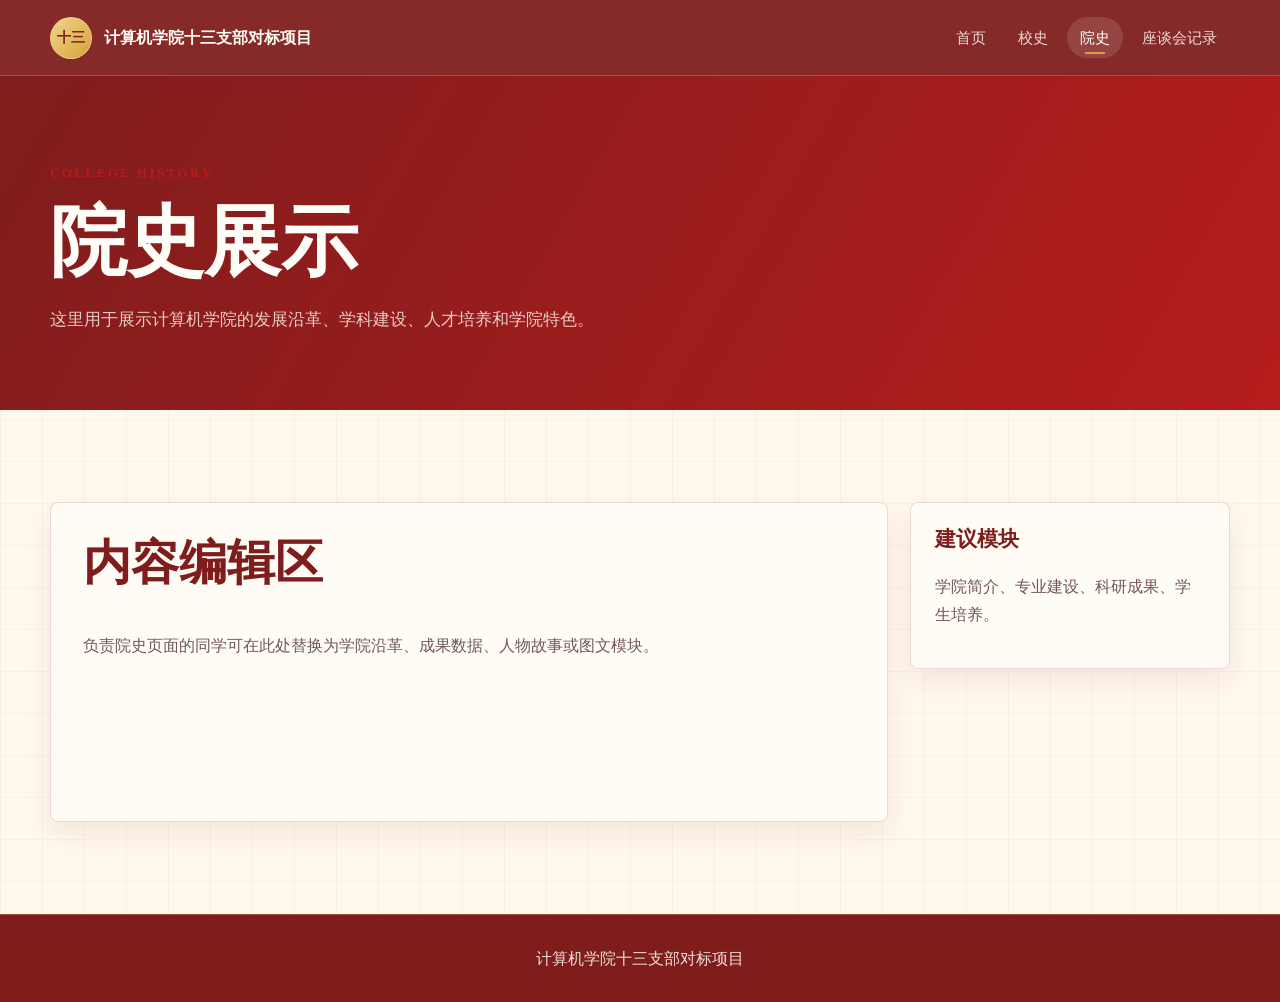
==== pages/college-history.html @ f55594b1 "feat: 初始入口网页，以及三个页面框架，共同使用资源等，以及开发标准规范" ====
<!DOCTYPE html>
<html lang="zh-CN">
<head>
  <meta charset="UTF-8">
  <meta name="viewport" content="width=device-width, initial-scale=1.0">
  <title>院史展示 - 计算机学院十三支部对标项目</title>
  <link rel="stylesheet" href="../assets/css/base.css">
  <link rel="stylesheet" href="../assets/css/components.css">
  <link rel="stylesheet" href="../assets/css/pages.css">
</head>
<body>
  <header class="site-header" data-site-header>
    <a class="brand" href="../index.html" aria-label="返回首页">
      <span class="brand-mark">十三</span>
      <span class="brand-text">计算机学院十三支部对标项目</span>
    </a>
    <nav class="site-nav" aria-label="主导航">
      <a href="../index.html">首页</a>
      <a href="school-history.html">校史</a>
      <a href="college-history.html">院史</a>
      <a href="symposium.html">座谈会记录</a>
    </nav>
  </header>

  <main class="subpage-main">
    <section class="subpage-hero">
      <div class="container">
        <p class="section-kicker">College History</p>
        <h1>院史展示</h1>
        <p>这里用于展示计算机学院的发展沿革、学科建设、人才培养和学院特色。</p>
      </div>
    </section>

    <section class="section">
      <div class="container placeholder-layout">
        <article class="content-placeholder">
          <h2>内容编辑区</h2>
          <p>负责院史页面的同学可在此处替换为学院沿革、成果数据、人物故事或图文模块。</p>
        </article>
        <aside class="side-note">
          <h3>建议模块</h3>
          <p>学院简介、专业建设、科研成果、学生培养。</p>
        </aside>
      </div>
    </section>
  </main>

  <button class="back-to-top" type="button" data-back-to-top aria-label="返回顶部">↑</button>
  <footer class="site-footer">
    <p>计算机学院十三支部对标项目</p>
  </footer>
  <script src="../assets/js/main.js"></script>
</body>
</html>
---- assets/css/base.css ----
:root {
  --red-900: #7f1d1d;
  --red-800: #991b1b;
  --red-700: #b91c1c;
  --red-600: #c92626;
  --gold-500: #d6a33a;
  --gold-300: #efd58b;
  --ink: #2a1717;
  --muted: #735858;
  --paper: #fff8ed;
  --paper-strong: #fffdf7;
  --rose-wash: #f7eeee;
  --line: rgba(127, 29, 29, 0.16);
  --shadow: 0 18px 48px rgba(127, 29, 29, 0.18);
  --radius: 8px;
  --max-width: 1180px;
  --header-height: 76px;
}

* {
  box-sizing: border-box;
}

html {
  scroll-behavior: smooth;
}

body {
  margin: 0;
  min-width: 320px;
  color: var(--ink);
  font-family: "Noto Serif SC", "Source Han Serif SC", "Microsoft YaHei", "SimHei", serif;
  background:
    linear-gradient(90deg, rgba(127, 29, 29, 0.04) 1px, transparent 1px),
    linear-gradient(0deg, rgba(127, 29, 29, 0.035) 1px, transparent 1px),
    var(--paper);
  background-size: 42px 42px;
  line-height: 1.7;
}

body::selection {
  color: var(--paper-strong);
  background: var(--red-700);
}

a {
  color: inherit;
  text-decoration: none;
}

button {
  font: inherit;
}

img {
  display: block;
  max-width: 100%;
}

h1,
h2,
h3,
p {
  margin-top: 0;
}

h1,
h2,
h3 {
  line-height: 1.18;
  letter-spacing: 0;
}

h1 {
  font-size: clamp(2.4rem, 6vw, 5.8rem);
}

h2 {
  font-size: clamp(1.8rem, 3.8vw, 3rem);
}

h3 {
  font-size: 1.32rem;
}

p {
  color: var(--muted);
}

.container {
  width: min(calc(100% - 40px), var(--max-width));
  margin: 0 auto;
}

.section {
  padding: 92px 0;
}

.section-kicker {
  margin-bottom: 14px;
  color: var(--red-700);
  font-size: 0.82rem;
  font-weight: 800;
  letter-spacing: 0.18em;
  text-transform: uppercase;
}

.section-kicker.light {
  color: var(--gold-300);
}

.section-heading {
  max-width: 720px;
  margin-bottom: 34px;
}

.section-heading p {
  margin-bottom: 0;
  font-size: 1.03rem;
}

@media (max-width: 720px) {
  :root {
    --header-height: auto;
  }

  .container {
    width: min(calc(100% - 28px), var(--max-width));
  }

  .section {
    padding: 62px 0;
  }
}
---- assets/css/components.css ----
.site-header {
  position: sticky;
  top: 0;
  z-index: 50;
  min-height: var(--header-height);
  display: flex;
  align-items: center;
  justify-content: space-between;
  gap: 24px;
  padding: 14px max(20px, calc((100vw - var(--max-width)) / 2));
  border-bottom: 1px solid rgba(255, 248, 237, 0.18);
  color: var(--paper-strong);
  background: rgba(127, 29, 29, 0.94);
  backdrop-filter: blur(16px);
  transition: box-shadow 180ms ease, background 180ms ease;
}

.site-header.is-scrolled {
  background: rgba(127, 29, 29, 0.98);
  box-shadow: 0 14px 30px rgba(42, 23, 23, 0.22);
}

.brand {
  display: inline-flex;
  align-items: center;
  gap: 12px;
  min-width: 0;
  font-weight: 800;
}

.brand-mark {
  width: 42px;
  height: 42px;
  display: inline-grid;
  place-items: center;
  flex: 0 0 auto;
  border: 1px solid rgba(239, 213, 139, 0.84);
  border-radius: 50%;
  color: var(--red-900);
  background: linear-gradient(135deg, var(--gold-300), var(--gold-500));
  font-size: 0.86rem;
}

.brand-text {
  overflow: hidden;
  color: var(--paper-strong);
  text-overflow: ellipsis;
  white-space: nowrap;
}

.site-nav {
  display: flex;
  align-items: center;
  justify-content: flex-end;
  gap: 6px;
  flex-wrap: wrap;
}

.site-nav a {
  position: relative;
  padding: 8px 13px;
  border-radius: 999px;
  color: rgba(255, 248, 237, 0.86);
  font-size: 0.95rem;
  transition: color 160ms ease, background 160ms ease;
}

.site-nav a:hover,
.site-nav a.is-active {
  color: var(--paper-strong);
  background: rgba(255, 248, 237, 0.12);
}

.site-nav a.is-active::after {
  content: "";
  position: absolute;
  left: 18px;
  right: 18px;
  bottom: 4px;
  height: 2px;
  background: var(--gold-500);
}

.button {
  display: inline-flex;
  align-items: center;
  justify-content: center;
  min-height: 46px;
  padding: 10px 20px;
  border: 1px solid transparent;
  border-radius: 999px;
  font-weight: 800;
  transition: transform 160ms ease, box-shadow 160ms ease, background 160ms ease;
}

.button:hover {
  transform: translateY(-2px);
}

.button-primary {
  color: var(--red-900);
  background: linear-gradient(135deg, var(--gold-300), var(--gold-500));
  box-shadow: 0 14px 28px rgba(42, 23, 23, 0.24);
}

.button-outline {
  color: var(--paper-strong);
  border-color: rgba(239, 213, 139, 0.7);
  background: rgba(255, 248, 237, 0.08);
}

.button-ghost {
  color: var(--paper-strong);
  background: rgba(255, 248, 237, 0.13);
}

.feature-card {
  position: relative;
  min-height: 260px;
  display: flex;
  flex-direction: column;
  justify-content: flex-end;
  padding: 28px;
  border: 1px solid var(--line);
  border-radius: var(--radius);
  background:
    linear-gradient(145deg, rgba(255, 253, 247, 0.94), rgba(255, 248, 237, 0.82)),
    var(--paper-strong);
  box-shadow: 0 16px 36px rgba(127, 29, 29, 0.1);
  overflow: hidden;
  transition: transform 180ms ease, border-color 180ms ease, box-shadow 180ms ease;
}

.feature-card::before {
  content: "";
  position: absolute;
  inset: 0 0 auto 0;
  height: 5px;
  background: linear-gradient(90deg, var(--red-700), var(--gold-500));
}

.feature-card::after {
  content: "";
  position: absolute;
  right: -26px;
  top: -26px;
  width: 110px;
  height: 110px;
  border: 1px solid rgba(214, 163, 58, 0.35);
  border-radius: 50%;
}

.feature-card:hover {
  transform: translateY(-8px);
  border-color: rgba(214, 163, 58, 0.76);
  box-shadow: var(--shadow);
}

.card-index {
  position: absolute;
  left: 26px;
  top: 22px;
  color: rgba(127, 29, 29, 0.2);
  font-size: 3.2rem;
  font-weight: 900;
  line-height: 1;
}

.feature-card h3 {
  position: relative;
  margin-bottom: 12px;
  color: var(--red-900);
}

.feature-card p {
  position: relative;
  margin-bottom: 22px;
}

.card-link {
  position: relative;
  color: var(--red-700);
  font-weight: 800;
}

.back-to-top {
  position: fixed;
  right: 24px;
  bottom: 24px;
  z-index: 40;
  width: 44px;
  height: 44px;
  border: 1px solid rgba(214, 163, 58, 0.65);
  border-radius: 50%;
  color: var(--paper-strong);
  background: var(--red-800);
  box-shadow: 0 12px 28px rgba(42, 23, 23, 0.22);
  cursor: pointer;
  opacity: 0;
  pointer-events: none;
  transform: translateY(10px);
  transition: opacity 160ms ease, transform 160ms ease;
}

.back-to-top.is-visible {
  opacity: 1;
  pointer-events: auto;
  transform: translateY(0);
}

.site-footer {
  padding: 30px 20px;
  border-top: 1px solid rgba(239, 213, 139, 0.28);
  color: rgba(255, 248, 237, 0.88);
  text-align: center;
  background: var(--red-900);
}

.site-footer p {
  margin: 0;
  color: inherit;
}

.site-footer p + p {
  margin-top: 6px;
  color: rgba(255, 248, 237, 0.68);
  font-size: 0.92rem;
}

@media (max-width: 760px) {
  .site-header {
    align-items: flex-start;
    flex-direction: column;
    gap: 12px;
    padding: 12px 14px;
  }

  .brand-text {
    max-width: calc(100vw - 90px);
  }

  .site-nav {
    justify-content: flex-start;
    width: 100%;
  }

  .site-nav a {
    padding: 7px 10px;
    font-size: 0.88rem;
  }

  .feature-card {
    min-height: 220px;
  }
}
---- assets/css/pages.css ----
.hero {
  position: relative;
  min-height: calc(100vh - var(--header-height));
  display: grid;
  align-items: center;
  color: var(--paper-strong);
  background:
    radial-gradient(circle at 74% 18%, rgba(214, 163, 58, 0.24), transparent 28%),
    linear-gradient(130deg, rgba(127, 29, 29, 0.98), rgba(153, 27, 27, 0.96) 52%, rgba(42, 23, 23, 0.96));
  overflow: hidden;
}

.hero::before {
  content: "";
  position: absolute;
  inset: 0;
  background:
    linear-gradient(115deg, transparent 0 47%, rgba(239, 213, 139, 0.14) 47% 49%, transparent 49%),
    repeating-linear-gradient(90deg, rgba(255, 248, 237, 0.05) 0 1px, transparent 1px 80px);
  opacity: 0.9;
}

.hero-pattern {
  position: absolute;
  right: -80px;
  bottom: -120px;
  width: min(46vw, 540px);
  aspect-ratio: 1;
  border: 1px solid rgba(239, 213, 139, 0.38);
  border-radius: 50%;
}

.hero-pattern::before,
.hero-pattern::after {
  content: "";
  position: absolute;
  border: 1px solid rgba(239, 213, 139, 0.24);
  border-radius: 50%;
}

.hero-pattern::before {
  inset: 12%;
}

.hero-pattern::after {
  inset: 26%;
}

.hero-inner {
  position: relative;
  z-index: 1;
  max-width: 940px;
  padding: 86px 0 98px;
  animation: riseIn 650ms ease both;
}

.hero h1 {
  max-width: 850px;
  margin-bottom: 22px;
  color: var(--paper-strong);
  text-shadow: 0 8px 22px rgba(42, 23, 23, 0.28);
}

.hero-copy {
  max-width: 680px;
  margin-bottom: 34px;
  color: rgba(255, 248, 237, 0.82);
  font-size: clamp(1.02rem, 2vw, 1.24rem);
}

.hero-actions {
  display: flex;
  flex-wrap: wrap;
  gap: 14px;
}

.section-warm {
  background:
    linear-gradient(180deg, rgba(255, 248, 237, 0.92), rgba(247, 238, 238, 0.92)),
    var(--rose-wash);
}

.feature-grid {
  display: grid;
  grid-template-columns: repeat(3, minmax(0, 1fr));
  gap: 20px;
}

.section-red {
  color: var(--paper-strong);
  background:
    linear-gradient(90deg, rgba(127, 29, 29, 0.96), rgba(185, 28, 28, 0.92)),
    var(--red-800);
}

.work-panel {
  display: grid;
  grid-template-columns: minmax(0, 0.9fr) minmax(0, 1.1fr);
  gap: 34px;
  align-items: center;
}

.work-panel h2 {
  margin-bottom: 0;
  color: var(--paper-strong);
}

.focus-list {
  display: grid;
  grid-template-columns: repeat(2, minmax(0, 1fr));
  gap: 14px;
}

.focus-list span {
  min-height: 76px;
  display: grid;
  place-items: center;
  border: 1px solid rgba(239, 213, 139, 0.42);
  border-radius: var(--radius);
  color: var(--paper-strong);
  background: rgba(255, 248, 237, 0.09);
  font-size: 1.08rem;
  font-weight: 800;
}

.subpage-main {
  min-height: 70vh;
}

.subpage-hero {
  padding: 86px 0 76px;
  color: var(--paper-strong);
  background:
    linear-gradient(120deg, rgba(127, 29, 29, 0.97), rgba(185, 28, 28, 0.9)),
    var(--red-800);
}

.subpage-hero h1 {
  margin-bottom: 16px;
  color: var(--paper-strong);
}

.subpage-hero p:not(.section-kicker) {
  max-width: 720px;
  margin-bottom: 0;
  color: rgba(255, 248, 237, 0.8);
  font-size: 1.08rem;
}

.placeholder-layout {
  display: grid;
  grid-template-columns: minmax(0, 1fr) 320px;
  gap: 22px;
  align-items: start;
}

.content-placeholder,
.side-note {
  border: 1px solid var(--line);
  border-radius: var(--radius);
  background: rgba(255, 253, 247, 0.86);
  box-shadow: 0 12px 28px rgba(127, 29, 29, 0.08);
}

.content-placeholder {
  min-height: 320px;
  padding: 32px;
}

.side-note {
  padding: 24px;
}

.content-placeholder h2,
.side-note h3 {
  color: var(--red-900);
}

.document-viewer {
  width: 100%;
  min-height: 720px;
  border: 1px solid var(--line);
  border-radius: var(--radius);
  background: #fff;
}

@keyframes riseIn {
  from {
    opacity: 0;
    transform: translateY(18px);
  }

  to {
    opacity: 1;
    transform: translateY(0);
  }
}

@media (max-width: 860px) {
  .hero {
    min-height: auto;
  }

  .feature-grid,
  .work-panel,
  .placeholder-layout {
    grid-template-columns: 1fr;
  }

  .focus-list {
    grid-template-columns: repeat(2, minmax(0, 1fr));
  }
}

@media (max-width: 520px) {
  .hero-inner {
    padding: 58px 0 72px;
  }

  .hero-actions,
  .focus-list {
    grid-template-columns: 1fr;
  }

  .button {
    width: 100%;
  }

  .focus-list {
    display: grid;
  }
}
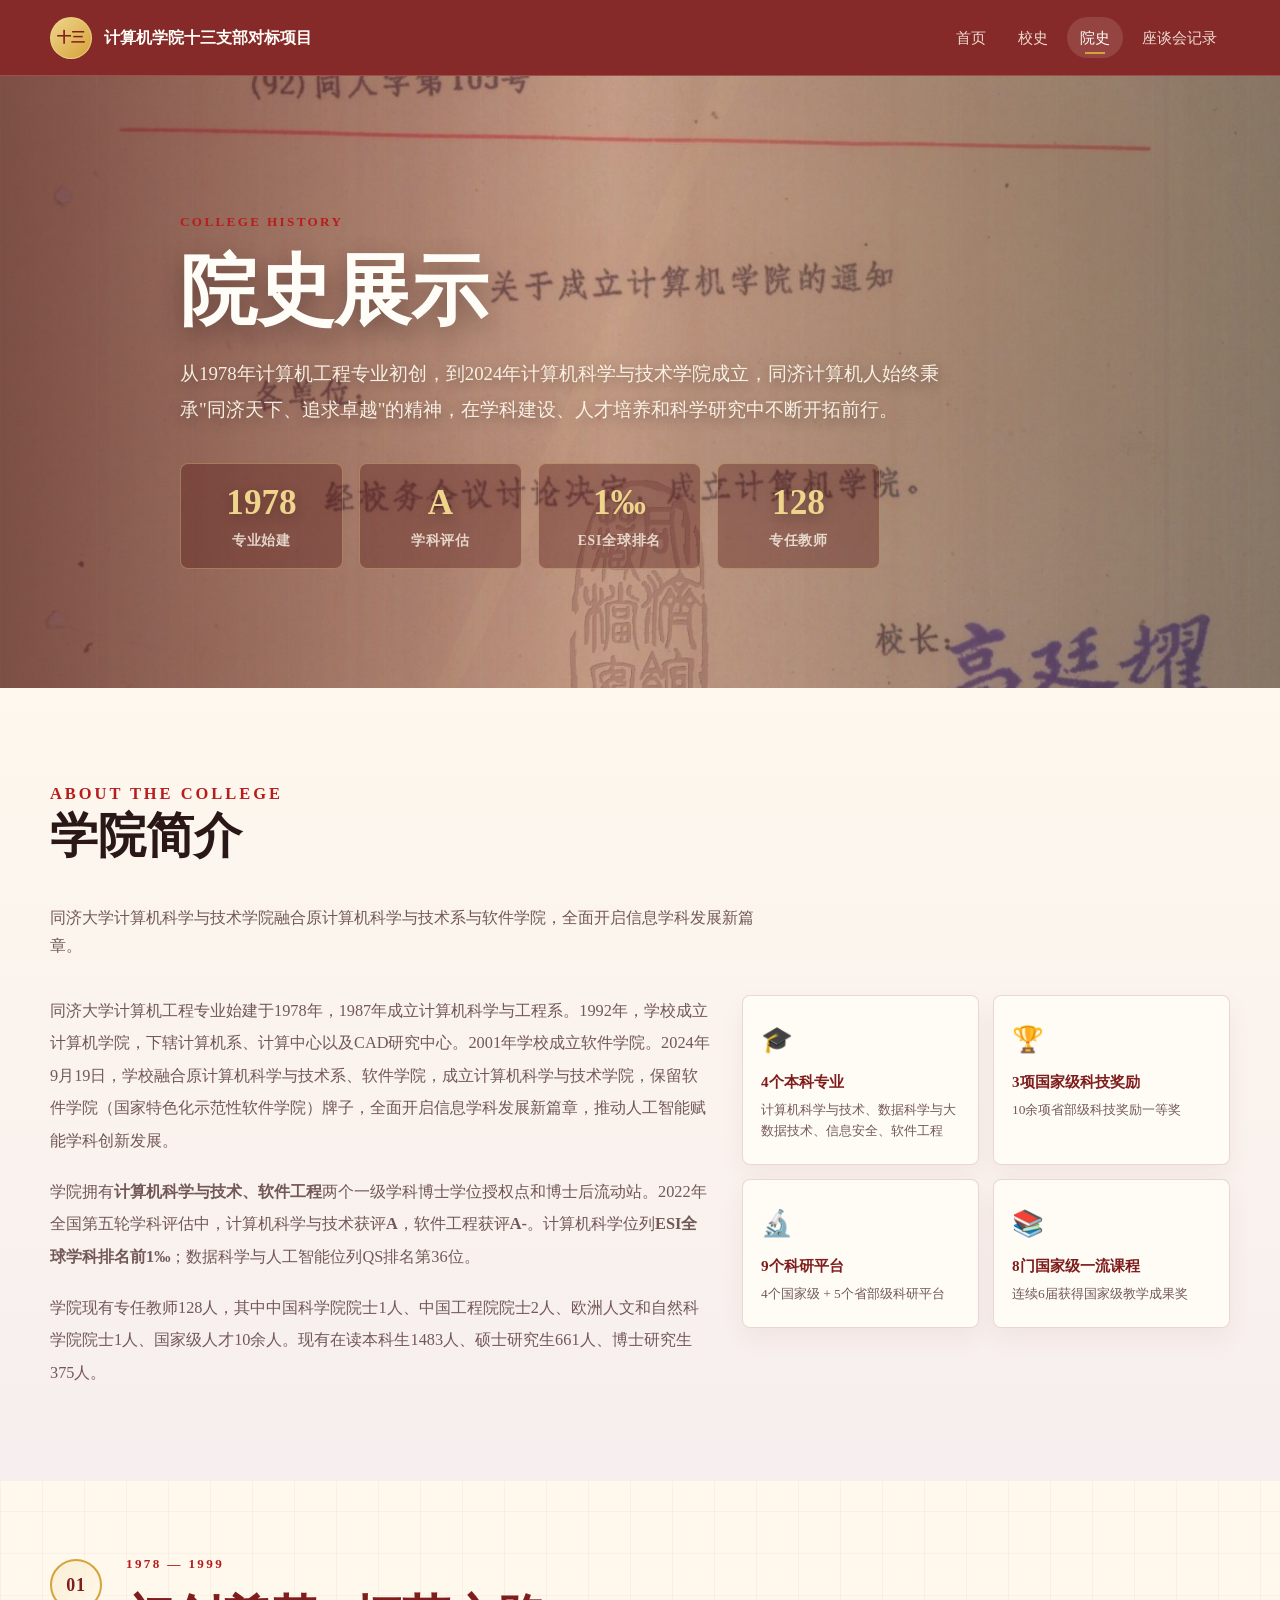
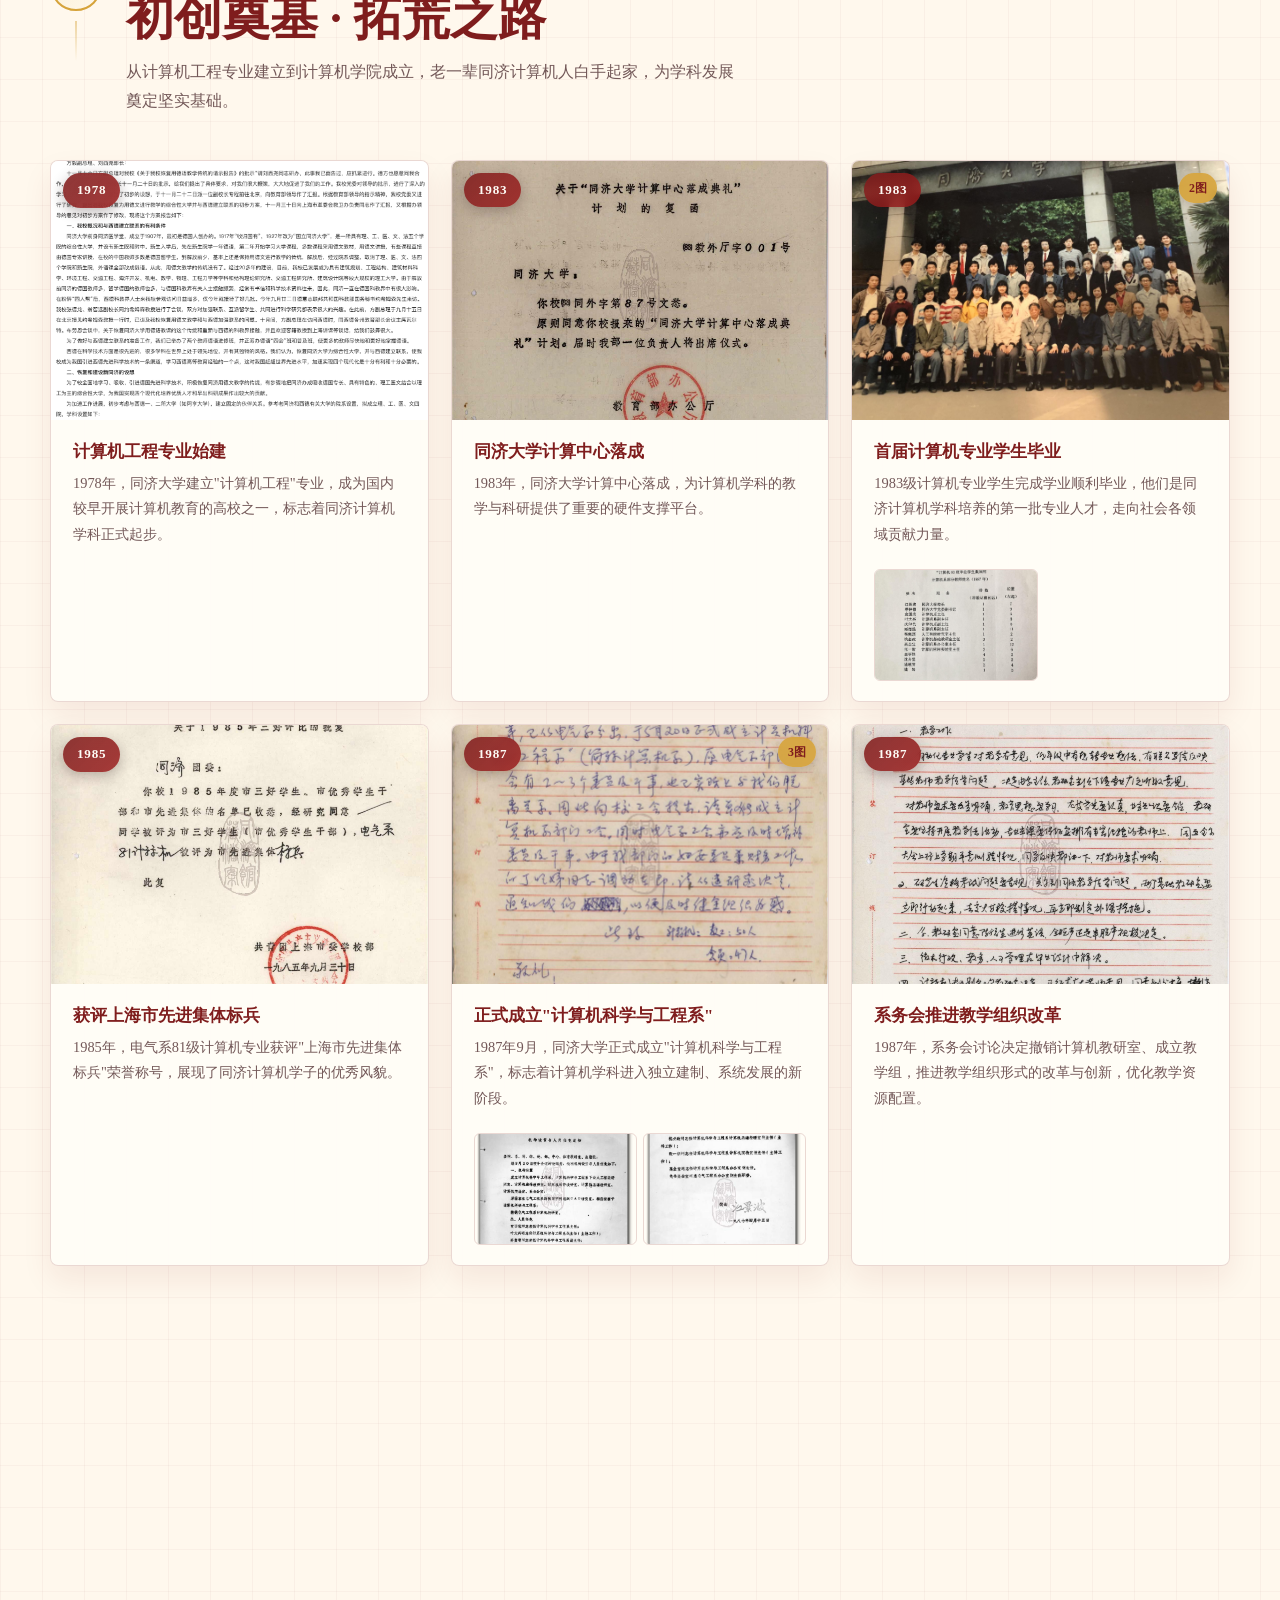
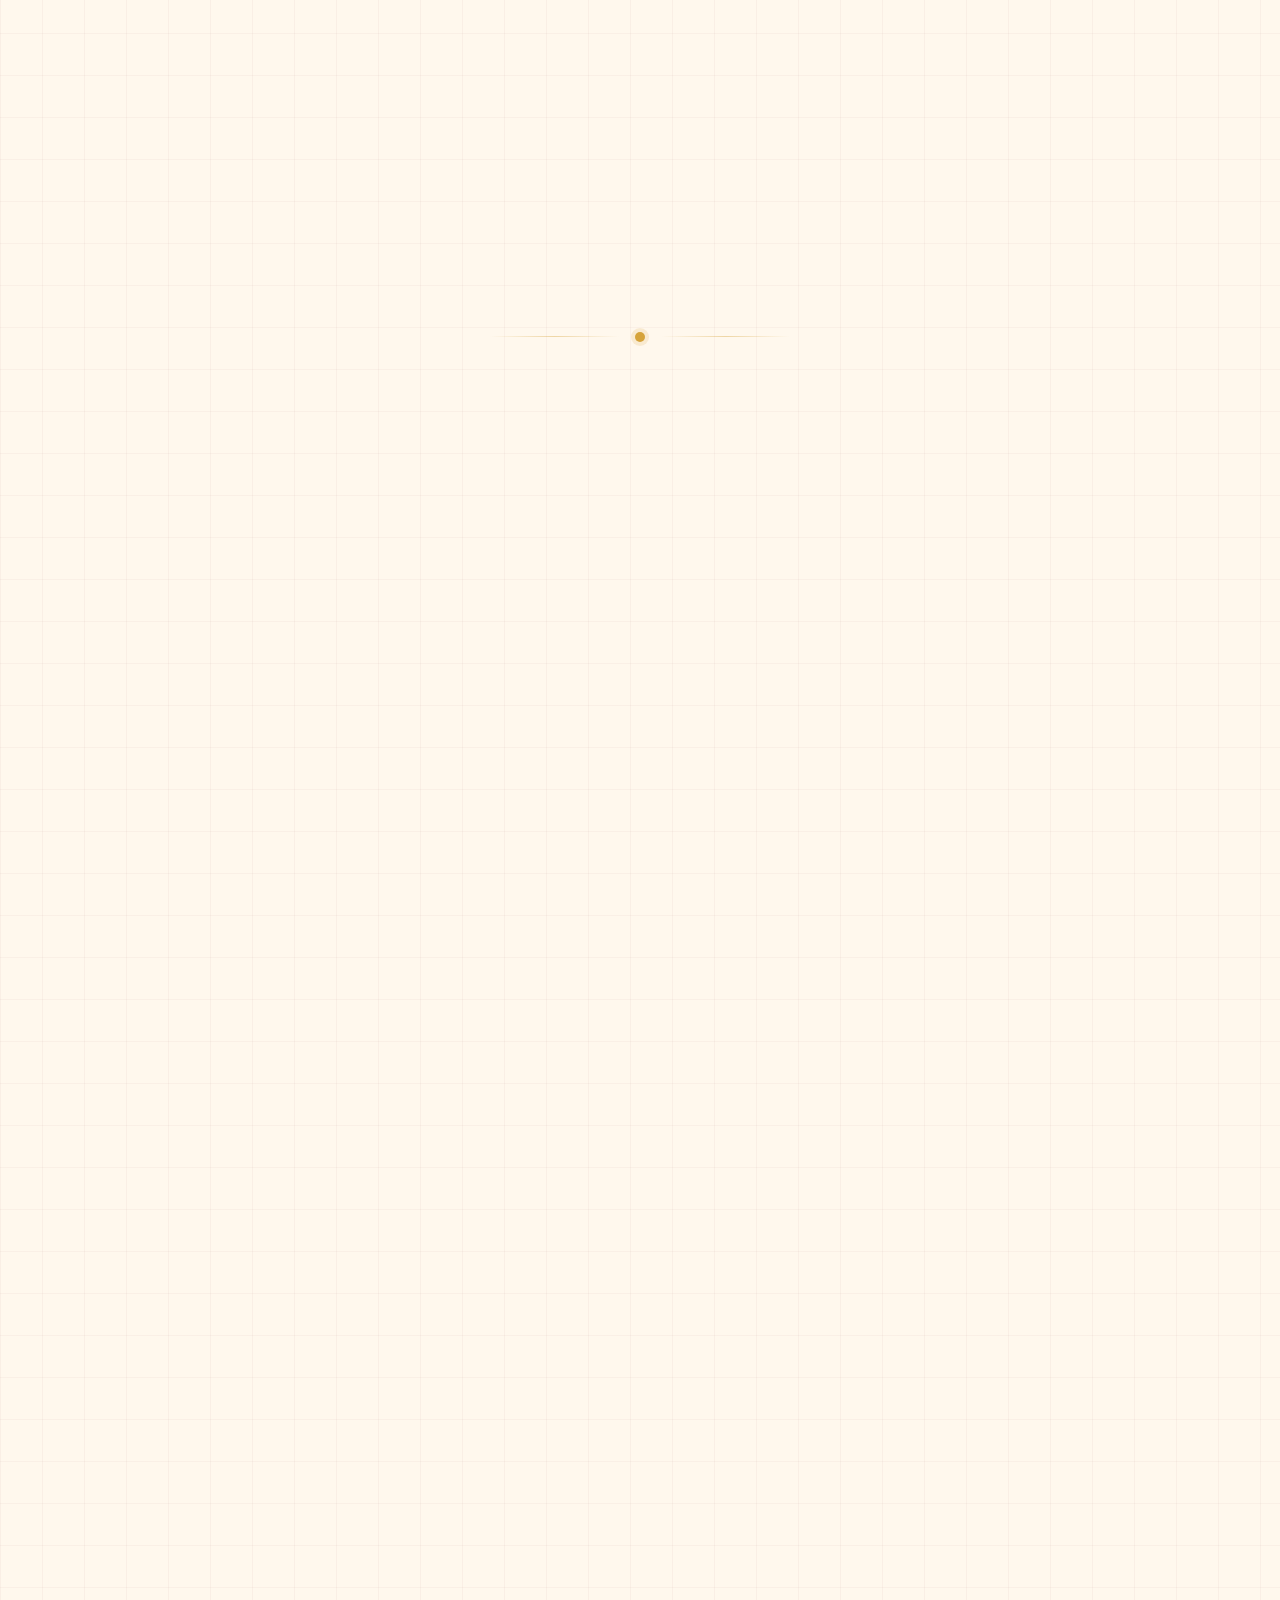
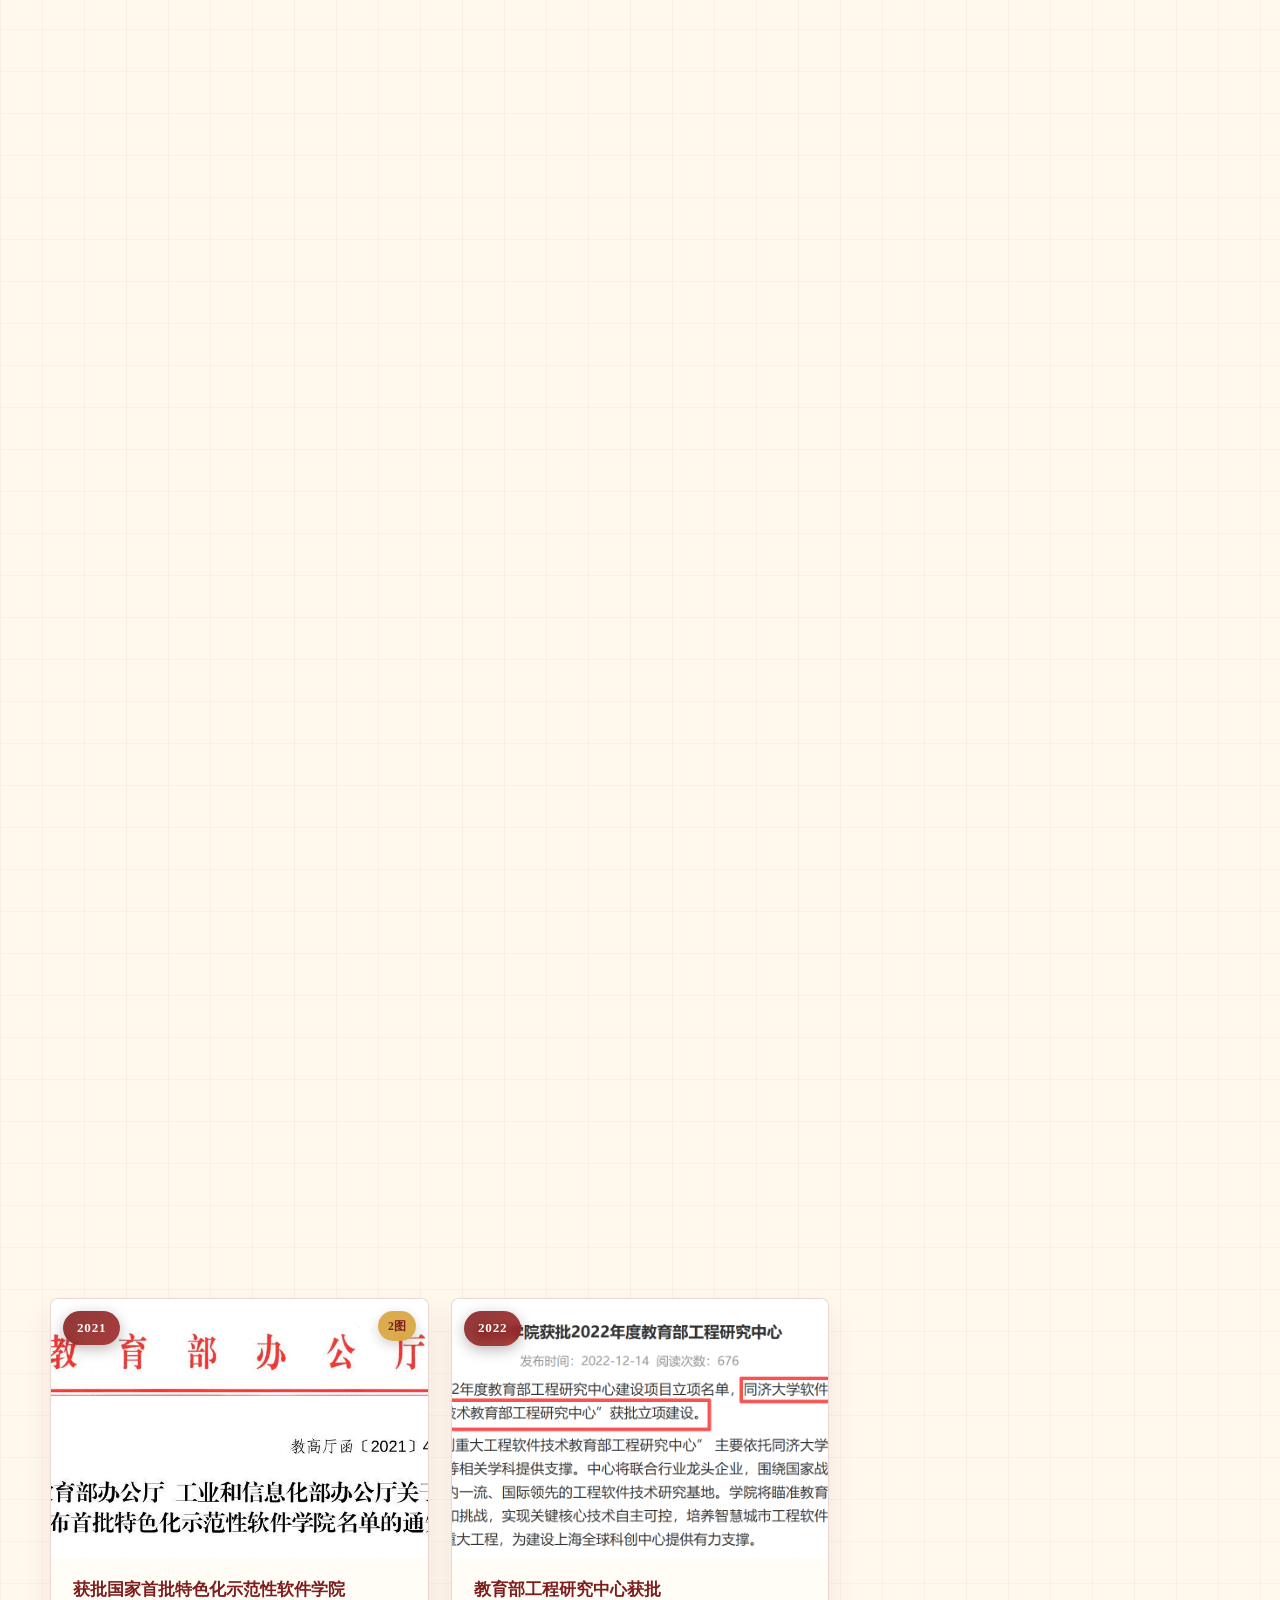
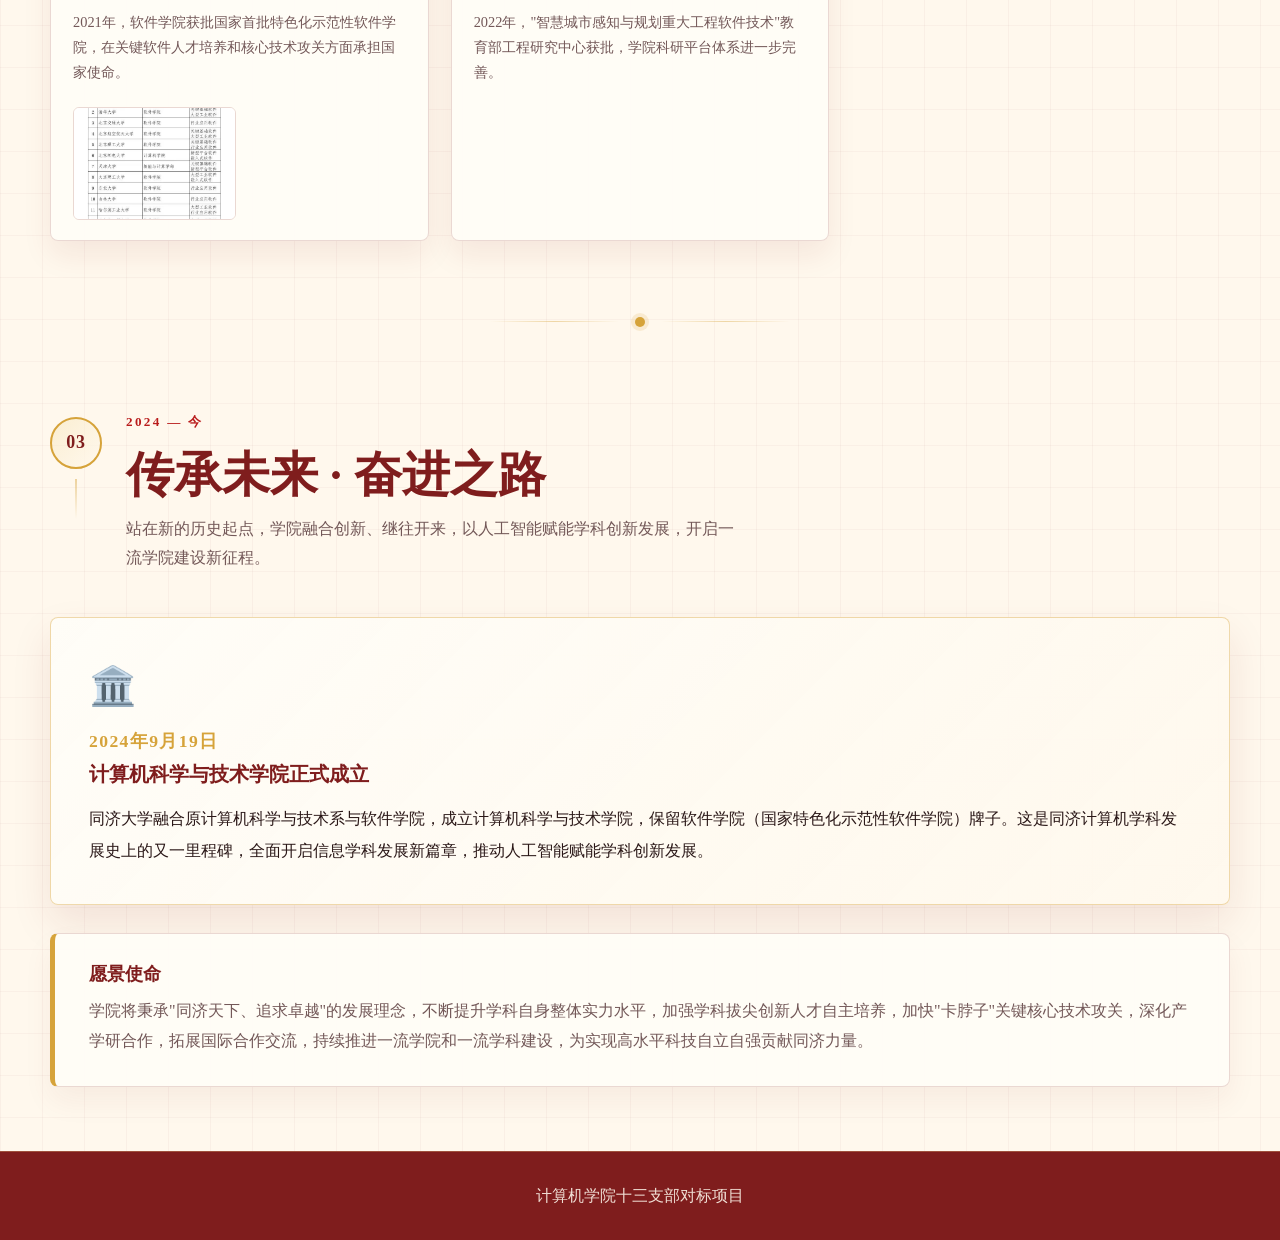
==== commit 93e20621: "院史" ====
--- a/pages/college-history.html
+++ b/pages/college-history.html
@@ -23,32 +23,687 @@
   </header>
 
   <main class="subpage-main">
-    <section class="subpage-hero">
-      <div class="container">
+    <!-- Hero -->
+    <section class="subpage-hero college-hero" data-college-hero>
+      <div class="college-hero-bg" data-image-name="college-1992-college-founded-01"></div>
+      <div class="college-hero-overlay" aria-hidden="true"></div>
+      <div class="college-hero-pattern" aria-hidden="true"></div>
+      <div class="container college-hero-inner">
         <p class="section-kicker">College History</p>
         <h1>院史展示</h1>
-        <p>这里用于展示计算机学院的发展沿革、学科建设、人才培养和学院特色。</p>
+        <p>从1978年计算机工程专业初创，到2024年计算机科学与技术学院成立，同济计算机人始终秉承"同济天下、追求卓越"的精神，在学科建设、人才培养和科学研究中不断开拓前行。</p>
+        <div class="college-hero-stats">
+          <div class="college-hero-stat">
+            <span class="college-hero-stat-number">1978</span>
+            <span class="college-hero-stat-label">专业始建</span>
+          </div>
+          <div class="college-hero-stat">
+            <span class="college-hero-stat-number">A</span>
+            <span class="college-hero-stat-label">学科评估</span>
+          </div>
+          <div class="college-hero-stat">
+            <span class="college-hero-stat-number">1‰</span>
+            <span class="college-hero-stat-label">ESI全球排名</span>
+          </div>
+          <div class="college-hero-stat">
+            <span class="college-hero-stat-number">128</span>
+            <span class="college-hero-stat-label">专任教师</span>
+          </div>
+        </div>
       </div>
     </section>
 
-    <section class="section">
-      <div class="container placeholder-layout">
-        <article class="content-placeholder">
-          <h2>内容编辑区</h2>
-          <p>负责院史页面的同学可在此处替换为学院沿革、成果数据、人物故事或图文模块。</p>
-        </article>
-        <aside class="side-note">
-          <h3>建议模块</h3>
-          <p>学院简介、专业建设、科研成果、学生培养。</p>
-        </aside>
+    <!-- Introduction -->
+    <section class="section section-warm">
+      <div class="container">
+        <div class="section-heading">
+          <p class="section-kicker">About the College</p>
+          <h2>学院简介</h2>
+          <p>同济大学计算机科学与技术学院融合原计算机科学与技术系与软件学院，全面开启信息学科发展新篇章。</p>
+        </div>
+        <div class="college-intro-grid">
+          <div class="college-intro-text">
+            <p>同济大学计算机工程专业始建于1978年，1987年成立计算机科学与工程系。1992年，学校成立计算机学院，下辖计算机系、计算中心以及CAD研究中心。2001年学校成立软件学院。2024年9月19日，学校融合原计算机科学与技术系、软件学院，成立计算机科学与技术学院，保留软件学院（国家特色化示范性软件学院）牌子，全面开启信息学科发展新篇章，推动人工智能赋能学科创新发展。</p>
+            <p>学院拥有<strong>计算机科学与技术、软件工程</strong>两个一级学科博士学位授权点和博士后流动站。2022年全国第五轮学科评估中，计算机科学与技术获评<strong>A</strong>，软件工程获评<strong>A-</strong>。计算机科学位列<strong>ESI全球学科排名前1‰</strong>；数据科学与人工智能位列QS排名第36位。</p>
+            <p>学院现有专任教师128人，其中中国科学院院士1人、中国工程院院士2人、欧洲人文和自然科学院院士1人、国家级人才10余人。现有在读本科生1483人、硕士研究生661人、博士研究生375人。</p>
+          </div>
+          <div class="college-intro-highlights">
+            <div class="college-intro-highlight">
+              <span class="college-intro-highlight-icon">🎓</span>
+              <span class="college-intro-highlight-title">4个本科专业</span>
+              <span class="college-intro-highlight-desc">计算机科学与技术、数据科学与大数据技术、信息安全、软件工程</span>
+            </div>
+            <div class="college-intro-highlight">
+              <span class="college-intro-highlight-icon">🏆</span>
+              <span class="college-intro-highlight-title">3项国家级科技奖励</span>
+              <span class="college-intro-highlight-desc">10余项省部级科技奖励一等奖</span>
+            </div>
+            <div class="college-intro-highlight">
+              <span class="college-intro-highlight-icon">🔬</span>
+              <span class="college-intro-highlight-title">9个科研平台</span>
+              <span class="college-intro-highlight-desc">4个国家级 + 5个省部级科研平台</span>
+            </div>
+            <div class="college-intro-highlight">
+              <span class="college-intro-highlight-icon">📚</span>
+              <span class="college-intro-highlight-title">8门国家级一流课程</span>
+              <span class="college-intro-highlight-desc">连续6届获得国家级教学成果奖</span>
+            </div>
+          </div>
+        </div>
       </div>
     </section>
+
+    <!-- Era 1: 1978-1999 初创奠基・拓荒之路 -->
+    <section class="section college-era-section" id="era-foundation">
+      <div class="container">
+        <div class="college-era-header">
+          <div class="college-era-marker">
+            <span class="college-era-number">01</span>
+            <span class="college-era-line"></span>
+          </div>
+          <div class="college-era-titles">
+            <p class="section-kicker">1978 — 1999</p>
+            <h2>初创奠基 · 拓荒之路</h2>
+            <p>从计算机工程专业建立到计算机学院成立，老一辈同济计算机人白手起家，为学科发展奠定坚实基础。</p>
+          </div>
+        </div>
+        <div class="college-events-grid">
+          <!-- 1978 -->
+          <article class="college-event-card">
+            <div class="college-event-image-wrap">
+              <img class="college-event-image" src="../assets/images/college/college-1978-computer-engineering-established.png" alt="1978年始建计算机工程专业" loading="lazy">
+              <span class="college-event-year">1978</span>
+            </div>
+            <div class="college-event-body">
+              <h3 class="college-event-title">计算机工程专业始建</h3>
+              <p class="college-event-desc">1978年，同济大学建立"计算机工程"专业，成为国内较早开展计算机教育的高校之一，标志着同济计算机学科正式起步。</p>
+            </div>
+          </article>
+          <!-- 1983 Computing Center -->
+          <article class="college-event-card">
+            <div class="college-event-image-wrap">
+              <img class="college-event-image" src="../assets/images/college/college-1983-computing-center-established.png" alt="1983年同济大学计算中心落成" loading="lazy">
+              <span class="college-event-year">1983</span>
+            </div>
+            <div class="college-event-body">
+              <h3 class="college-event-title">同济大学计算中心落成</h3>
+              <p class="college-event-desc">1983年，同济大学计算中心落成，为计算机学科的教学与科研提供了重要的硬件支撑平台。</p>
+            </div>
+          </article>
+          <!-- 1983 Graduates -->
+          <article class="college-event-card college-event-card--multi">
+            <div class="college-event-image-wrap">
+              <img class="college-event-image" src="../assets/images/college/college-1983-graduates-01.png" alt="1983级计算机学生毕业照" loading="lazy">
+              <span class="college-event-year">1983</span>
+              <span class="college-event-image-count">2图</span>
+            </div>
+            <div class="college-event-body">
+              <h3 class="college-event-title">首届计算机专业学生毕业</h3>
+              <p class="college-event-desc">1983级计算机专业学生完成学业顺利毕业，他们是同济计算机学科培养的第一批专业人才，走向社会各领域贡献力量。</p>
+            </div>
+            <div class="college-event-extra-images">
+              <img src="../assets/images/college/college-1983-graduates-02.png" alt="1983级计算机学生毕业照-2" loading="lazy">
+            </div>
+          </article>
+          <!-- 1985 -->
+          <article class="college-event-card">
+            <div class="college-event-image-wrap">
+              <img class="college-event-image" src="../assets/images/college/college-1985-shanghai-model-collective.png" alt="1985年电气系81计算机获评上海市先进集体标兵" loading="lazy">
+              <span class="college-event-year">1985</span>
+            </div>
+            <div class="college-event-body">
+              <h3 class="college-event-title">获评上海市先进集体标兵</h3>
+              <p class="college-event-desc">1985年，电气系81级计算机专业获评"上海市先进集体标兵"荣誉称号，展现了同济计算机学子的优秀风貌。</p>
+            </div>
+          </article>
+          <!-- 1987 CS Department -->
+          <article class="college-event-card college-event-card--multi">
+            <div class="college-event-image-wrap">
+              <img class="college-event-image" src="../assets/images/college/college-1987-cs-department-established-01.png" alt="1987年正式成立计算机科学与工程系" loading="lazy">
+              <span class="college-event-year">1987</span>
+              <span class="college-event-image-count">3图</span>
+            </div>
+            <div class="college-event-body">
+              <h3 class="college-event-title">正式成立"计算机科学与工程系"</h3>
+              <p class="college-event-desc">1987年9月，同济大学正式成立"计算机科学与工程系"，标志着计算机学科进入独立建制、系统发展的新阶段。</p>
+            </div>
+            <div class="college-event-extra-images">
+              <img src="../assets/images/college/college-1987-cs-department-established-02.png" alt="计算机科学与工程系成立-2" loading="lazy">
+              <img src="../assets/images/college/college-1987-cs-department-established-03.png" alt="计算机科学与工程系成立-3" loading="lazy">
+            </div>
+          </article>
+          <!-- 1987 Department Meeting -->
+          <article class="college-event-card">
+            <div class="college-event-image-wrap">
+              <img class="college-event-image" src="../assets/images/college/college-1987-department-meeting.png" alt="1987年系务会讨论决定撤销计算机教研室成立教学组" loading="lazy">
+              <span class="college-event-year">1987</span>
+            </div>
+            <div class="college-event-body">
+              <h3 class="college-event-title">系务会推进教学组织改革</h3>
+              <p class="college-event-desc">1987年，系务会讨论决定撤销计算机教研室、成立教学组，推进教学组织形式的改革与创新，优化教学资源配置。</p>
+            </div>
+          </article>
+          <!-- 1992 College Founded -->
+          <article class="college-event-card college-event-card--multi college-event-card--featured">
+            <div class="college-event-image-wrap">
+              <img class="college-event-image" src="../assets/images/college/college-1992-college-founded-01.png" alt="1992年成立计算机学院，宣国荣教授任院长" loading="lazy">
+              <span class="college-event-year">1992</span>
+              <span class="college-event-image-count">3图</span>
+            </div>
+            <div class="college-event-body">
+              <h3 class="college-event-title">成立计算机学院</h3>
+              <p class="college-event-desc">1992年11月，学校成立计算机学院，下辖计算机系、计算中心以及CAD研究中心，宣国荣教授任计算机学院首任院长，设"计算机应用"专业。这是同济计算机学科发展的重要里程碑。</p>
+            </div>
+            <div class="college-event-extra-images">
+              <img src="../assets/images/college/college-1992-college-founded-02.png" alt="计算机学院成立-2" loading="lazy">
+              <img src="../assets/images/college/college-1992-college-founded-03.png" alt="计算机学院成立-3" loading="lazy">
+            </div>
+          </article>
+          <!-- 1996 CSK Agreement -->
+          <article class="college-event-card college-event-card--multi">
+            <div class="college-event-image-wrap">
+              <img class="college-event-image" src="../assets/images/college/college-1996-csk-agreement-01.png" alt="1996年与日本CSK公司签订技术合作协议" loading="lazy">
+              <span class="college-event-year">1996</span>
+              <span class="college-event-image-count">2图</span>
+            </div>
+            <div class="college-event-body">
+              <h3 class="college-event-title">与日本CSK公司签订技术合作协议</h3>
+              <p class="college-event-desc">1996年，与日本CSK公司签订技术合作协议，开启国际合作新篇章，推动计算机学科国际化发展。同年，"计算机应用"专业更名为"计算机科学与技术"专业。</p>
+            </div>
+            <div class="college-event-extra-images">
+              <img src="../assets/images/college/college-1996-csk-agreement-02.png" alt="CSK技术合作协议-2" loading="lazy">
+            </div>
+          </article>
+          <!-- 1997 Cherry Trees -->
+          <article class="college-event-card college-event-card--multi">
+            <div class="college-event-image-wrap">
+              <img class="college-event-image" src="../assets/images/college/college-1997-cherry-trees-ceremony-01.png" alt="1997年日本CSK赠送樱花树暨纪念碑揭碑仪式" loading="lazy">
+              <span class="college-event-year">1997</span>
+              <span class="college-event-image-count">2图</span>
+            </div>
+            <div class="college-event-body">
+              <h3 class="college-event-title">CSK赠送樱花树暨纪念碑揭碑仪式</h3>
+              <p class="college-event-desc">1997年，日本CSK公司赠送樱花树并举行纪念碑揭碑仪式，象征着双方合作的深厚情谊与美好愿景。</p>
+            </div>
+            <div class="college-event-extra-images">
+              <img src="../assets/images/college/college-1997-cherry-trees-ceremony-02.png" alt="樱花树纪念碑揭碑仪式-2" loading="lazy">
+            </div>
+          </article>
+        </div>
+      </div>
+    </section>
+
+    <!-- Era Divider -->
+    <div class="college-era-divider">
+      <div class="college-era-divider-line"></div>
+      <div class="college-era-divider-dot"></div>
+      <div class="college-era-divider-line"></div>
+    </div>
+
+    <!-- Era 2: 2000-2023 发展突破・卓越之路 -->
+    <section class="section college-era-section" id="era-breakthrough">
+      <div class="container">
+        <div class="college-era-header">
+          <div class="college-era-marker">
+            <span class="college-era-number">02</span>
+            <span class="college-era-line"></span>
+          </div>
+          <div class="college-era-titles">
+            <p class="section-kicker">2000 — 2023</p>
+            <h2>发展突破 · 卓越之路</h2>
+            <p>新世纪以来，学院在学科建设、科研创新、人才培养等方面实现跨越式发展，取得一系列标志性成果。</p>
+          </div>
+        </div>
+        <div class="college-events-grid">
+          <!-- 2000 Merger -->
+          <article class="college-event-card">
+            <div class="college-event-image-wrap">
+              <img class="college-event-image" src="../assets/images/college/college-2000-railway-university-merger.png" alt="2000年与上海铁道大学计算机科学与技术系合并" loading="lazy">
+              <span class="college-event-year">2000</span>
+            </div>
+            <div class="college-event-body">
+              <h3 class="college-event-title">与上海铁道大学计算机系合并</h3>
+              <p class="college-event-desc">2000年，原上海铁道大学计算机科学与技术系并入，学科实力进一步增强，办学规模与资源实现跨越式拓展。</p>
+            </div>
+          </article>
+          <!-- 2001 Software School -->
+          <article class="college-event-card college-event-card--multi college-event-card--featured">
+            <div class="college-event-image-wrap">
+              <img class="college-event-image" src="../assets/images/college/college-2001-software-school-established-01.png" alt="2001年软件学院成立" loading="lazy">
+              <span class="college-event-year">2001</span>
+              <span class="college-event-image-count">3图</span>
+            </div>
+            <div class="college-event-body">
+              <h3 class="college-event-title">软件学院成立</h3>
+              <p class="college-event-desc">2001年9月，同济大学软件学院成立，是首批国家示范性软件学院之一，标志着同济在软件工程人才培养领域走在全国前列。</p>
+            </div>
+            <div class="college-event-extra-images">
+              <img src="../assets/images/college/college-2001-software-school-established-02.png" alt="软件学院成立-2" loading="lazy">
+              <img src="../assets/images/college/college-2001-software-school-established-03.png" alt="软件学院成立-3" loading="lazy">
+            </div>
+          </article>
+          <!-- 2002 Unveiling -->
+          <article class="college-event-card">
+            <div class="college-event-image-wrap">
+              <img class="college-event-image" src="../assets/images/college/college-2002-software-school-unveiling.png" alt="2002年周兴铭院士、李德仁院士为软件学院揭牌" loading="lazy">
+              <span class="college-event-year">2002</span>
+            </div>
+            <div class="college-event-body">
+              <h3 class="college-event-title">两院院士为软件学院揭牌</h3>
+              <p class="college-event-desc">2002年，周兴铭院士、李德仁院士共同为同济大学软件学院揭牌，彰显了学界对同济软件工程学科发展的高度认可与支持。</p>
+            </div>
+          </article>
+          <!-- 2004 Graduates -->
+          <article class="college-event-card">
+            <div class="college-event-image-wrap">
+              <img class="college-event-image" src="../assets/images/college/college-2004-software-school-first-graduates.png" alt="2004年软件学院首届研究生毕业集体照" loading="lazy">
+              <span class="college-event-year">2004</span>
+            </div>
+            <div class="college-event-body">
+              <h3 class="college-event-title">软件学院首届研究生毕业</h3>
+              <p class="college-event-desc">2004年，同济大学软件学院首届研究生顺利毕业，标志着学院高层次人才培养体系日趋完善。</p>
+            </div>
+          </article>
+          <!-- 2005 Key Lab -->
+          <article class="college-event-card">
+            <div class="college-event-image-wrap">
+              <img class="college-event-image" src="../assets/images/college/college-2005-embedded-system-key-lab.png" alt="2005年批准建立嵌入式系统与服务计算教育部重点实验室" loading="lazy">
+              <span class="college-event-year">2005</span>
+            </div>
+            <div class="college-event-body">
+              <h3 class="college-event-title">教育部重点实验室获批建立</h3>
+              <p class="college-event-desc">2005年12月，批准建立"嵌入式系统与服务计算"教育部重点实验室，为学院科研创新提供重要平台支撑。</p>
+            </div>
+          </article>
+          <!-- 2006 Doctoral -->
+          <article class="college-event-card">
+            <div class="college-event-image-wrap">
+              <img class="college-event-image" src="../assets/images/college/college-2006-doctoral-degree-authorization.png" alt="2006年获得计算机科学与技术一级学科博士学位授予权" loading="lazy">
+              <span class="college-event-year">2006</span>
+            </div>
+            <div class="college-event-body">
+              <h3 class="college-event-title">获一级学科博士学位授予权</h3>
+              <p class="college-event-desc">2006年，获得"计算机科学与技术"一级学科博士学位授予权，标志着学科建设迈上新台阶，高层次人才培养体系更加完备。</p>
+            </div>
+          </article>
+          <!-- 2008 Characteristic Major -->
+          <article class="college-event-card">
+            <div class="college-event-image-wrap">
+              <img class="college-event-image" src="../assets/images/college/college-2008-computer-characteristic-major.png" alt="2008年获教育部计算机特色专业建设单位" loading="lazy">
+              <span class="college-event-year">2008</span>
+            </div>
+            <div class="college-event-body">
+              <h3 class="college-event-title">获教育部计算机特色专业建设单位</h3>
+              <p class="college-event-desc">2008年，获"教育部计算机特色专业建设单位"，专业建设水平和人才培养质量获得国家级认可。</p>
+            </div>
+          </article>
+          <!-- 2010 Invention Award -->
+          <article class="college-event-card">
+            <div class="college-event-image-wrap">
+              <img class="college-event-image" src="../assets/images/college/college-2010-national-invention-award.png" alt="2010年获国家技术发明奖二等奖" loading="lazy">
+              <span class="college-event-year">2010</span>
+            </div>
+            <div class="college-event-body">
+              <h3 class="college-event-title">获国家技术发明奖二等奖</h3>
+              <p class="college-event-desc">2010年，学院科研成果获国家技术发明奖二等奖，实现了国家级科技奖励的重要突破。</p>
+            </div>
+          </article>
+          <!-- 2013 Progress Award -->
+          <article class="college-event-card">
+            <div class="college-event-image-wrap">
+              <img class="college-event-image" src="../assets/images/college/college-2013-national-progress-award.png" alt="2013年获国家科学技术进步奖二等奖" loading="lazy">
+              <span class="college-event-year">2013</span>
+            </div>
+            <div class="college-event-body">
+              <h3 class="college-event-title">获国家科学技术进步奖二等奖</h3>
+              <p class="college-event-desc">2013年，学院再获国家科学技术进步奖二等奖，科研实力持续攀升，社会服务能力显著增强。</p>
+            </div>
+          </article>
+          <!-- 2015 ESI -->
+          <article class="college-event-card college-event-card--featured">
+            <div class="college-event-image-wrap">
+              <img class="college-event-image" src="../assets/images/college/college-2015-esi-global-top1.png" alt="2015年计算机科学学科首次进入ESI全球排名前1%" loading="lazy">
+              <span class="college-event-year">2015</span>
+            </div>
+            <div class="college-event-body">
+              <h3 class="college-event-title">首次进入ESI全球排名前1%</h3>
+              <p class="college-event-desc">2015年，同济大学计算机科学学科首次进入ESI排名学科，位列全球排名前1%之列，标志着学科国际影响力实现质的飞跃。</p>
+            </div>
+          </article>
+          <!-- 2016 Progress Award -->
+          <article class="college-event-card">
+            <div class="college-event-image-wrap">
+              <img class="college-event-image" src="../assets/images/college/college-2016-national-progress-award.png" alt="2016年获国家科学技术进步奖二等奖" loading="lazy">
+              <span class="college-event-year">2016</span>
+            </div>
+            <div class="college-event-body">
+              <h3 class="college-event-title">再获国家科学技术进步奖二等奖</h3>
+              <p class="college-event-desc">2016年，学院再次荣获国家科学技术进步奖二等奖，持续产出高水平科研成果，服务国家重大需求。</p>
+            </div>
+          </article>
+          <!-- 2017 Discipline Evaluation -->
+          <article class="college-event-card college-event-card--featured">
+            <div class="college-event-image-wrap">
+              <img class="college-event-image" src="../assets/images/college/college-2017-discipline-evaluation-a.png" alt="2017年学科评估计算机A-软件A-" loading="lazy">
+              <span class="college-event-year">2017</span>
+            </div>
+            <div class="college-event-body">
+              <h3 class="college-event-title">学科评估获评A类</h3>
+              <p class="college-event-desc">2017年，在第四轮教育部学科评估中，计算机科学与技术获评A，软件工程获评A-，均位列同济大学12个A类学科之中。</p>
+            </div>
+          </article>
+          <!-- 2019 First-Class -->
+          <article class="college-event-card">
+            <div class="college-event-image-wrap">
+              <img class="college-event-image" src="../assets/images/college/college-2019-first-class-undergraduate-programs.png" alt="2019年计算机科学与技术、软件工程获批国家一流本科专业建设点" loading="lazy">
+              <span class="college-event-year">2019</span>
+            </div>
+            <div class="college-event-body">
+              <h3 class="college-event-title">获批国家一流本科专业建设点</h3>
+              <p class="college-event-desc">2019年，计算机科学与技术、软件工程双双获批国家一流本科专业建设点，本科人才培养质量获国家最高等级认可。</p>
+            </div>
+          </article>
+          <!-- 2020 Top Talent -->
+          <article class="college-event-card">
+            <div class="college-event-image-wrap">
+              <img class="college-event-image" src="../assets/images/college/college-2020-top-talent-training-base.png" alt="2020年获批计算机科学拔尖学生培养基地" loading="lazy">
+              <span class="college-event-year">2020</span>
+            </div>
+            <div class="college-event-body">
+              <h3 class="college-event-title">获批计算机科学拔尖学生培养基地</h3>
+              <p class="college-event-desc">2020年，获批"计算机科学拔尖学生培养基地"（国家级"计算机科学拔尖学生"计划2.0基地），开启拔尖创新人才培养新篇章。</p>
+            </div>
+          </article>
+          <!-- 2020 Ranking -->
+          <article class="college-event-card college-event-card--featured">
+            <div class="college-event-image-wrap">
+              <img class="college-event-image" src="../assets/images/college/college-2020-soft-science-ranking-top10.png" alt="2020年软科排名位列全国高校第10" loading="lazy">
+              <span class="college-event-year">2020</span>
+            </div>
+            <div class="college-event-body">
+              <h3 class="college-event-title">软科排名位列全国前10</h3>
+              <p class="college-event-desc">2020年，计算机科学与技术学科软科排名位列全国高校第10，进入前5%，学科综合实力稳居国内第一方阵。</p>
+            </div>
+          </article>
+          <!-- 2021 Software School -->
+          <article class="college-event-card college-event-card--multi">
+            <div class="college-event-image-wrap">
+              <img class="college-event-image" src="../assets/images/college/college-2021-characteristic-software-school-01.png" alt="2021年获批国家首批特色化示范性软件学院" loading="lazy">
+              <span class="college-event-year">2021</span>
+              <span class="college-event-image-count">2图</span>
+            </div>
+            <div class="college-event-body">
+              <h3 class="college-event-title">获批国家首批特色化示范性软件学院</h3>
+              <p class="college-event-desc">2021年，软件学院获批国家首批特色化示范性软件学院，在关键软件人才培养和核心技术攻关方面承担国家使命。</p>
+            </div>
+            <div class="college-event-extra-images">
+              <img src="../assets/images/college/college-2021-characteristic-software-school-02.png" alt="特色化示范性软件学院-2" loading="lazy">
+            </div>
+          </article>
+          <!-- 2022 Smart City -->
+          <article class="college-event-card">
+            <div class="college-event-image-wrap">
+              <img class="college-event-image" src="../assets/images/college/college-2022-smart-city-engineering-center.png" alt="2022年智慧城市教育部工程研究中心" loading="lazy">
+              <span class="college-event-year">2022</span>
+            </div>
+            <div class="college-event-body">
+              <h3 class="college-event-title">教育部工程研究中心获批</h3>
+              <p class="college-event-desc">2022年，"智慧城市感知与规划重大工程软件技术"教育部工程研究中心获批，学院科研平台体系进一步完善。</p>
+            </div>
+          </article>
+        </div>
+      </div>
+    </section>
+
+    <!-- Era Divider -->
+    <div class="college-era-divider">
+      <div class="college-era-divider-line"></div>
+      <div class="college-era-divider-dot"></div>
+      <div class="college-era-divider-line"></div>
+    </div>
+
+    <!-- Era 3: 2024-今 传承未来・奋进之路 -->
+    <section class="section college-era-section" id="era-future">
+      <div class="container">
+        <div class="college-era-header">
+          <div class="college-era-marker">
+            <span class="college-era-number">03</span>
+            <span class="college-era-line"></span>
+          </div>
+          <div class="college-era-titles">
+            <p class="section-kicker">2024 — 今</p>
+            <h2>传承未来 · 奋进之路</h2>
+            <p>站在新的历史起点，学院融合创新、继往开来，以人工智能赋能学科创新发展，开启一流学院建设新征程。</p>
+          </div>
+        </div>
+
+        <div class="college-era-future">
+          <div class="college-future-card">
+            <div class="college-future-icon">🏛️</div>
+            <h3>2024年9月19日</h3>
+            <p class="college-future-title">计算机科学与技术学院正式成立</p>
+            <p>同济大学融合原计算机科学与技术系与软件学院，成立计算机科学与技术学院，保留软件学院（国家特色化示范性软件学院）牌子。这是同济计算机学科发展史上的又一里程碑，全面开启信息学科发展新篇章，推动人工智能赋能学科创新发展。</p>
+          </div>
+          <div class="college-future-vision">
+            <h3>愿景使命</h3>
+            <p>学院将秉承"同济天下、追求卓越"的发展理念，不断提升学科自身整体实力水平，加强学科拔尖创新人才自主培养，加快"卡脖子"关键核心技术攻关，深化产学研合作，拓展国际合作交流，持续推进一流学院和一流学科建设，为实现高水平科技自立自强贡献同济力量。</p>
+          </div>
+        </div>
+      </div>
+    </section>
+
   </main>
+
+  <!-- Lightbox -->
+  <div class="college-lightbox" data-college-lightbox aria-hidden="true">
+    <div class="college-lightbox-backdrop" data-lightbox-close></div>
+    <button class="college-lightbox-close" type="button" data-lightbox-close aria-label="关闭大图">✕</button>
+    <button class="college-lightbox-prev" type="button" data-lightbox-prev aria-label="上一张">‹</button>
+    <button class="college-lightbox-next" type="button" data-lightbox-next aria-label="下一张">›</button>
+    <div class="college-lightbox-body">
+      <img class="college-lightbox-image" src="" alt="" data-lightbox-image>
+      <p class="college-lightbox-caption" data-lightbox-caption></p>
+    </div>
+  </div>
 
   <button class="back-to-top" type="button" data-back-to-top aria-label="返回顶部">↑</button>
   <footer class="site-footer">
     <p>计算机学院十三支部对标项目</p>
   </footer>
   <script src="../assets/js/main.js"></script>
+  <script>
+  (function () {
+    var hero = document.querySelector("[data-college-hero]");
+    var heroBg = hero ? hero.querySelector(".college-hero-bg") : null;
+    var imagePathCache = {};
+
+    function resolveCollegeImage(imageName, callback) {
+      var basePath = "../assets/images/college/";
+      var extensions = ["png", "jpg", "jpeg", "webp"];
+      var imageIndex = 0;
+      var imageKey = String(imageName || "").trim();
+
+      if (!imageKey) { callback(""); return; }
+      if (imagePathCache.hasOwnProperty(imageKey)) { callback(imagePathCache[imageKey]); return; }
+
+      function buildPath() {
+        if (/\.(jpg|jpeg|png|webp)$/i.test(imageKey)) return basePath + imageKey;
+        return basePath + imageKey + "." + extensions[imageIndex];
+      }
+
+      function tryNext() {
+        if (!/\.(jpg|jpeg|png|webp)$/i.test(imageKey) && imageIndex >= extensions.length) {
+          imagePathCache[imageKey] = "";
+          callback("");
+          return;
+        }
+        var path = buildPath();
+        var tester = new Image();
+        tester.onload = function () { imagePathCache[imageKey] = path; callback(path); };
+        tester.onerror = function () {
+          if (/\.(jpg|jpeg|png|webp)$/i.test(imageKey)) { imagePathCache[imageKey] = ""; callback(""); return; }
+          imageIndex += 1;
+          tryNext();
+        };
+        tester.src = path;
+      }
+      tryNext();
+    }
+
+    if (heroBg) {
+      var heroImageName = heroBg.getAttribute("data-image-name");
+      resolveCollegeImage(heroImageName, function (resolvedPath) {
+        if (resolvedPath) {
+          heroBg.style.backgroundImage = "url('" + resolvedPath.replace(/'/g, "%27") + "')";
+        }
+      });
+    }
+
+    // ========== Lightbox ==========
+    var lightbox = document.querySelector("[data-college-lightbox]");
+    var lightboxImage = lightbox ? lightbox.querySelector("[data-lightbox-image]") : null;
+    var lightboxCaption = lightbox ? lightbox.querySelector("[data-lightbox-caption]") : null;
+    var allImages = [];
+    var currentImageIndex = 0;
+
+    // Collect all clickable images on the page
+    function collectImages() {
+      allImages = [];
+      var imgs = document.querySelectorAll(".college-event-image, .college-event-extra-images img");
+      imgs.forEach(function (img, index) {
+        allImages.push({
+          src: img.getAttribute("src"),
+          alt: img.getAttribute("alt") || "",
+          index: index
+        });
+        img.setAttribute("data-lightbox-index", index);
+        img.style.cursor = "pointer";
+        img.setAttribute("role", "button");
+        img.setAttribute("tabindex", "0");
+        img.setAttribute("aria-label", "点击查看大图：" + (img.getAttribute("alt") || "图片"));
+      });
+    }
+
+    function openLightbox(index) {
+      if (!lightbox || !lightboxImage || !allImages.length) return;
+      currentImageIndex = Math.max(0, Math.min(index, allImages.length - 1));
+      var item = allImages[currentImageIndex];
+      lightboxImage.src = item.src;
+      lightboxImage.alt = item.alt;
+      if (lightboxCaption) {
+        lightboxCaption.textContent = item.alt;
+      }
+      lightbox.setAttribute("aria-hidden", "false");
+      lightbox.classList.add("is-open");
+      document.body.style.overflow = "hidden";
+      updateNavButtons();
+    }
+
+    function closeLightbox() {
+      if (!lightbox) return;
+      lightbox.classList.remove("is-open");
+      lightbox.setAttribute("aria-hidden", "true");
+      document.body.style.overflow = "";
+    }
+
+    function showPrev() {
+      if (!allImages.length) return;
+      var newIndex = currentImageIndex - 1;
+      if (newIndex < 0) newIndex = allImages.length - 1;
+      openLightbox(newIndex);
+    }
+
+    function showNext() {
+      if (!allImages.length) return;
+      var newIndex = currentImageIndex + 1;
+      if (newIndex >= allImages.length) newIndex = 0;
+      openLightbox(newIndex);
+    }
+
+    function updateNavButtons() {
+      var prevBtn = lightbox ? lightbox.querySelector("[data-lightbox-prev]") : null;
+      var nextBtn = lightbox ? lightbox.querySelector("[data-lightbox-next]") : null;
+      if (prevBtn) prevBtn.style.display = allImages.length > 1 ? "" : "none";
+      if (nextBtn) nextBtn.style.display = allImages.length > 1 ? "" : "none";
+    }
+
+    // Click on image → open lightbox
+    document.addEventListener("click", function (e) {
+      var img = e.target.closest(".college-event-image, .college-event-extra-images img");
+      if (!img) return;
+      var index = parseInt(img.getAttribute("data-lightbox-index"), 10);
+      if (!isNaN(index)) {
+        openLightbox(index);
+      }
+    });
+
+    // Keyboard: Enter/Space on image
+    document.addEventListener("keydown", function (e) {
+      if (e.key === "Enter" || e.key === " ") {
+        var img = e.target.closest(".college-event-image, .college-event-extra-images img");
+        if (img) {
+          e.preventDefault();
+          var index = parseInt(img.getAttribute("data-lightbox-index"), 10);
+          if (!isNaN(index)) openLightbox(index);
+        }
+      }
+    });
+
+    // Lightbox controls
+    if (lightbox) {
+      // Close buttons (backdrop + X button)
+      lightbox.querySelectorAll("[data-lightbox-close]").forEach(function (el) {
+        el.addEventListener("click", closeLightbox);
+      });
+
+      // Prev / Next
+      var prevBtn = lightbox.querySelector("[data-lightbox-prev]");
+      var nextBtn = lightbox.querySelector("[data-lightbox-next]");
+      if (prevBtn) prevBtn.addEventListener("click", function (e) { e.stopPropagation(); showPrev(); });
+      if (nextBtn) nextBtn.addEventListener("click", function (e) { e.stopPropagation(); showNext(); });
+
+      // Keyboard navigation
+      document.addEventListener("keydown", function (e) {
+        if (!lightbox.classList.contains("is-open")) return;
+        if (e.key === "Escape") { closeLightbox(); }
+        if (e.key === "ArrowLeft") { showPrev(); }
+        if (e.key === "ArrowRight") { showNext(); }
+      });
+
+      // Swipe support (touch)
+      var touchStartX = 0;
+      lightbox.addEventListener("touchstart", function (e) {
+        touchStartX = e.touches[0].clientX;
+      }, { passive: true });
+      lightbox.addEventListener("touchend", function (e) {
+        var diff = e.changedTouches[0].clientX - touchStartX;
+        if (Math.abs(diff) > 60) {
+          if (diff > 0) showPrev();
+          else showNext();
+        }
+      });
+    }
+
+    // Init
+    collectImages();
+
+    // ========== Scroll Animations ==========
+    if ("IntersectionObserver" in window) {
+      var observerOptions = { threshold: 0.15, rootMargin: "0px 0px -40px 0px" };
+      var observer = new IntersectionObserver(function (entries) {
+        entries.forEach(function (entry) {
+          if (entry.isIntersecting) {
+            entry.target.classList.add("is-visible");
+            observer.unobserve(entry.target);
+          }
+        });
+      }, observerOptions);
+
+      document.querySelectorAll(".college-event-card, .college-future-card, .college-future-vision, .college-era-header").forEach(function (el) {
+        observer.observe(el);
+      });
+    }
+  })();
+  </script>
 </body>
 </html>
--- a/assets/css/pages.css
+++ b/assets/css/pages.css
@@ -184,6 +184,655 @@
   background: #fff;
 }
 
+.symposium-page {
+  font-family: "SimSun", "Songti SC", "STSong", "Noto Serif SC", "Source Han Serif SC", serif;
+}
+
+.symposium-page .subpage-hero {
+  padding: 72px 0 64px;
+}
+
+.symposium-page .section {
+  padding: 80px 0;
+}
+
+.symposium-page .button-outline {
+  color: var(--red-900);
+  border-color: rgba(214, 163, 58, 0.7);
+  background: rgba(255, 248, 237, 0.75);
+}
+
+.symposium-page .button-outline:hover {
+  box-shadow: 0 10px 20px rgba(127, 29, 29, 0.14);
+}
+
+.symposium-section-warm {
+  background:
+    linear-gradient(180deg, rgba(255, 248, 237, 0.94), rgba(247, 238, 238, 0.92)),
+    var(--rose-wash);
+}
+
+.symposium-timeline {
+  display: grid;
+  gap: 22px;
+}
+
+.symposium-filter {
+  margin: 18px 0 28px;
+  padding: 16px 18px;
+  display: flex;
+  flex-wrap: wrap;
+  gap: 12px;
+  align-items: center;
+  border: 1px solid var(--line);
+  border-radius: var(--radius);
+  background: rgba(255, 253, 247, 0.9);
+  box-shadow: 0 12px 26px rgba(127, 29, 29, 0.08);
+}
+
+.symposium-filter-label {
+  font-weight: 700;
+  color: var(--red-900);
+}
+
+.symposium-filter-actions {
+  display: flex;
+  flex-wrap: wrap;
+  gap: 10px;
+}
+
+.symposium-filter-button {
+  min-height: 38px;
+  padding: 6px 16px;
+  border: 1px solid rgba(214, 163, 58, 0.6);
+  border-radius: 999px;
+  background: rgba(255, 248, 237, 0.7);
+  color: var(--red-900);
+  font-weight: 700;
+  cursor: pointer;
+  transition: transform 160ms ease, box-shadow 160ms ease, background 160ms ease;
+}
+
+.symposium-filter-button:hover {
+  transform: translateY(-1px);
+  box-shadow: 0 8px 16px rgba(127, 29, 29, 0.12);
+}
+
+.symposium-filter-button.is-active {
+  background: linear-gradient(135deg, var(--gold-300), var(--gold-500));
+  border-color: transparent;
+}
+
+
+.symposium-card {
+  padding: 28px 30px;
+  border: 1px solid var(--line);
+  border-radius: var(--radius);
+  background: rgba(255, 253, 247, 0.9);
+  box-shadow: 0 16px 32px rgba(127, 29, 29, 0.08);
+}
+
+.symposium-card--media {
+  padding: 0;
+  display: grid;
+  grid-template-columns: minmax(0, 0.95fr) minmax(0, 1.05fr);
+  gap: 0;
+  overflow: hidden;
+}
+
+.symposium-card-link {
+  display: block;
+  height: 100%;
+}
+
+.symposium-card-image {
+  width: 100%;
+  height: 100%;
+  min-height: 230px;
+  object-fit: cover;
+}
+
+.symposium-card-body {
+  padding: 24px 26px 26px;
+}
+
+.symposium-card-action {
+  margin-top: 16px;
+}
+
+.symposium-meta {
+  display: flex;
+  flex-wrap: wrap;
+  align-items: center;
+  gap: 10px;
+  margin-bottom: 12px;
+  font-weight: 700;
+}
+
+.symposium-date {
+  padding: 4px 10px;
+  border-radius: 999px;
+  background: rgba(127, 29, 29, 0.1);
+  color: var(--red-800);
+  font-size: 0.9rem;
+}
+
+.symposium-tag {
+  padding: 4px 10px;
+  border-radius: 999px;
+  border: 1px solid rgba(214, 163, 58, 0.5);
+  color: var(--red-700);
+  font-size: 0.88rem;
+}
+
+.symposium-card h3 {
+  margin-bottom: 10px;
+  color: var(--red-900);
+}
+
+.symposium-list {
+  margin: 16px 0 0;
+  padding-left: 18px;
+  color: var(--muted);
+}
+
+.symposium-quotes {
+  display: grid;
+  grid-template-columns: repeat(3, minmax(0, 1fr));
+  gap: 20px;
+}
+
+.quote-card {
+  position: relative;
+  overflow: hidden;
+  margin: 0;
+  padding: 22px 24px 20px;
+  border: 1px solid var(--line);
+  border-radius: var(--radius);
+  background: rgba(255, 253, 247, 0.92);
+  box-shadow: 0 14px 30px rgba(127, 29, 29, 0.08);
+}
+
+.quote-card::before {
+  content: "“";
+  position: absolute;
+  top: -6px;
+  right: 14px;
+  font-size: 3.2rem;
+  color: rgba(214, 163, 58, 0.25);
+  line-height: 1;
+}
+
+.quote-meta {
+  display: flex;
+  align-items: center;
+  justify-content: space-between;
+  gap: 12px;
+  margin-bottom: 14px;
+}
+
+.quote-tag {
+  padding: 4px 10px;
+  border-radius: 999px;
+  border: 1px solid rgba(214, 163, 58, 0.55);
+  color: var(--red-700);
+  font-size: 0.86rem;
+  font-weight: 700;
+}
+
+
+.quote-text {
+  margin: 0 0 16px;
+  color: var(--ink);
+  font-size: 1.03rem;
+}
+
+.quote-footer {
+  display: grid;
+  gap: 6px;
+  color: var(--red-700);
+  font-weight: 700;
+  font-size: 0.9rem;
+}
+
+.quote-focus {
+  color: var(--muted);
+  font-weight: 600;
+}
+
+.symposium-discussion {
+  background: rgba(255, 248, 237, 0.7);
+}
+
+.discussion-shell {
+  padding: 26px;
+  border-radius: calc(var(--radius) + 6px);
+  border: 1px solid rgba(127, 29, 29, 0.18);
+  background:
+    radial-gradient(circle at 8% 12%, rgba(214, 163, 58, 0.12), transparent 40%),
+    linear-gradient(180deg, rgba(255, 253, 247, 0.98), rgba(255, 248, 237, 0.92));
+  box-shadow: 0 18px 42px rgba(127, 29, 29, 0.12);
+}
+
+.discussion-toolbar {
+  margin-bottom: 18px;
+  display: flex;
+  flex-wrap: wrap;
+  gap: 10px;
+}
+
+.discussion-filter-button {
+  min-height: 38px;
+  padding: 6px 18px;
+  border: 1px solid rgba(214, 163, 58, 0.6);
+  border-radius: 999px;
+  background: rgba(255, 248, 237, 0.72);
+  color: var(--red-900);
+  font-weight: 700;
+  cursor: pointer;
+  transition: transform 160ms ease, box-shadow 160ms ease, background 160ms ease;
+}
+
+.discussion-filter-button:hover {
+  transform: translateY(-1px);
+  box-shadow: 0 8px 16px rgba(127, 29, 29, 0.12);
+}
+
+.discussion-filter-button.is-active {
+  background: linear-gradient(135deg, var(--gold-300), var(--gold-500));
+  border-color: transparent;
+}
+
+.discussion-topic-button.is-active {
+  box-shadow: 0 16px 30px rgba(127, 29, 29, 0.28);
+  transform: translateY(-2px);
+  border-color: transparent;
+  background: linear-gradient(135deg, #f2c867, #d69a2b);
+  color: var(--red-900);
+  outline: 2px solid rgba(127, 29, 29, 0.45);
+  outline-offset: 2px;
+}
+
+.discussion-hub {
+  display: grid;
+  grid-template-columns: minmax(0, 0.85fr) minmax(0, 1.15fr);
+  gap: 24px;
+  align-items: start;
+}
+
+.discussion-panel,
+.discussion-feed {
+  display: grid;
+  gap: 16px;
+}
+
+.discussion-panel .discussion-panel-header {
+  border-left: 4px solid rgba(214, 163, 58, 0.85);
+}
+
+.discussion-feed .discussion-panel-header {
+  border-left: 4px solid rgba(127, 29, 29, 0.55);
+  background: rgba(255, 248, 237, 0.85);
+}
+
+.discussion-panel-header {
+  display: flex;
+  justify-content: space-between;
+  align-items: center;
+  gap: 16px;
+  padding: 16px 18px;
+  border: 1px solid var(--line);
+  border-radius: var(--radius);
+  background: rgba(255, 253, 247, 0.96);
+  box-shadow: 0 12px 26px rgba(127, 29, 29, 0.08);
+}
+
+.discussion-panel-header h3 {
+  margin-bottom: 4px;
+  color: var(--red-900);
+}
+
+.discussion-panel-header p {
+  margin: 0;
+  color: var(--muted);
+  font-size: 0.92rem;
+}
+
+.discussion-status {
+  padding: 6px 12px;
+  border-radius: 999px;
+  background: rgba(214, 163, 58, 0.2);
+  color: var(--red-900);
+  font-weight: 700;
+  font-size: 0.86rem;
+}
+
+.discussion-status.alt {
+  background: rgba(127, 29, 29, 0.12);
+  color: var(--red-700);
+}
+
+.topic-card {
+  padding: 20px 22px;
+  border: 1px solid var(--line);
+  border-radius: var(--radius);
+  background: rgba(255, 253, 247, 0.96);
+  box-shadow: 0 12px 26px rgba(127, 29, 29, 0.08);
+  display: grid;
+  gap: 10px;
+}
+
+.topic-card--active {
+  border-color: rgba(214, 163, 58, 0.8);
+  box-shadow: 0 18px 32px rgba(127, 29, 29, 0.14);
+}
+
+.topic-meta {
+  display: flex;
+  justify-content: space-between;
+  align-items: center;
+  font-size: 0.88rem;
+  color: var(--muted);
+  font-weight: 700;
+}
+
+.topic-tag {
+  padding: 4px 10px;
+  border-radius: 999px;
+  border: 1px solid rgba(214, 163, 58, 0.5);
+  color: var(--red-700);
+  background: rgba(255, 248, 237, 0.6);
+}
+
+.topic-count {
+  color: var(--red-700);
+}
+
+.topic-stats {
+  display: flex;
+  justify-content: space-between;
+  gap: 12px;
+  font-size: 0.86rem;
+  color: var(--muted);
+}
+
+.topic-actions {
+  display: flex;
+  flex-wrap: wrap;
+  gap: 10px;
+}
+
+.message-list {
+  display: grid;
+  gap: 12px;
+  max-height: 360px;
+  overflow-y: auto;
+  padding-right: 4px;
+}
+
+.message-card {
+  display: grid;
+  grid-template-columns: 46px minmax(0, 1fr);
+  gap: 14px;
+  padding: 16px 18px;
+  border: 1px solid var(--line);
+  border-radius: var(--radius);
+  background: rgba(255, 248, 237, 0.86);
+  box-shadow: 0 12px 26px rgba(127, 29, 29, 0.08);
+}
+
+.message-avatar {
+  width: 46px;
+  height: 46px;
+  border-radius: 50%;
+  display: grid;
+  place-items: center;
+  font-weight: 700;
+  color: var(--red-900);
+  background: linear-gradient(135deg, var(--gold-300), var(--gold-500));
+}
+
+.message-body p {
+  margin: 6px 0 0;
+}
+
+.message-meta {
+  display: flex;
+  justify-content: space-between;
+  gap: 12px;
+  color: var(--muted);
+  font-size: 0.86rem;
+  font-weight: 700;
+}
+
+.message-actions {
+  margin-top: 8px;
+  display: flex;
+  gap: 12px;
+  color: var(--muted);
+  font-size: 0.82rem;
+  font-weight: 700;
+}
+
+.message-action-button {
+  border: 1px solid rgba(214, 163, 58, 0.5);
+  border-radius: 999px;
+  padding: 4px 10px;
+  background: rgba(255, 248, 237, 0.8);
+  color: var(--red-900);
+  font-size: 0.82rem;
+  font-weight: 700;
+  cursor: pointer;
+  transition: transform 160ms ease, box-shadow 160ms ease, background 160ms ease;
+}
+
+.message-action-button:hover {
+  transform: translateY(-1px);
+  box-shadow: 0 8px 16px rgba(127, 29, 29, 0.12);
+}
+
+.message-action-button.is-liked {
+  background: linear-gradient(135deg, var(--gold-300), var(--gold-500));
+  color: var(--red-900);
+}
+
+.message-reply {
+  margin-top: 12px;
+  padding-left: 18px;
+  border-left: 2px dashed rgba(214, 163, 58, 0.6);
+}
+
+.message-reply.is-collapsed {
+  display: none;
+}
+
+.reply-card {
+  padding: 12px 14px;
+  border: 1px solid var(--line);
+  border-radius: var(--radius);
+  background: rgba(255, 253, 247, 0.96);
+}
+
+.reply-meta {
+  color: var(--muted);
+  font-size: 0.82rem;
+  font-weight: 700;
+  margin-bottom: 6px;
+}
+
+.message-input {
+  padding: 18px 20px;
+  border: 1px solid var(--line);
+  border-radius: var(--radius);
+  background: rgba(255, 253, 247, 0.96);
+  box-shadow: 0 12px 26px rgba(127, 29, 29, 0.08);
+  display: grid;
+  gap: 12px;
+}
+
+.message-input-header {
+  display: flex;
+  justify-content: space-between;
+  gap: 12px;
+  color: var(--red-900);
+  font-weight: 700;
+}
+
+.message-input-counter {
+  color: var(--muted);
+  font-size: 0.86rem;
+}
+
+
+.message-input-box {
+  min-height: 110px;
+  padding: 12px 14px;
+  border: 1px dashed rgba(214, 163, 58, 0.65);
+  border-radius: var(--radius);
+  color: var(--muted);
+  background: rgba(255, 248, 237, 0.5);
+}
+
+.message-input-actions {
+  display: flex;
+  justify-content: flex-end;
+  flex-wrap: wrap;
+  gap: 10px;
+}
+
+.thread-summary {
+  padding: 18px 20px;
+  border: 1px solid var(--line);
+  border-radius: var(--radius);
+  background: rgba(255, 253, 247, 0.95);
+  box-shadow: 0 12px 26px rgba(127, 29, 29, 0.08);
+  display: grid;
+  gap: 10px;
+}
+
+.thread-summary h4 {
+  margin: 0 0 6px;
+  color: var(--red-900);
+}
+
+.thread-meta {
+  display: flex;
+  justify-content: space-between;
+  gap: 12px;
+  color: var(--muted);
+  font-size: 0.86rem;
+  font-weight: 700;
+}
+
+.symposium-detail {
+  display: grid;
+  gap: 26px;
+}
+
+.symposium-detail-grid {
+  display: grid;
+  grid-template-columns: minmax(0, 1fr) minmax(0, 1.1fr);
+  gap: 26px;
+  align-items: center;
+}
+
+.symposium-detail-image {
+  width: 100%;
+  border-radius: var(--radius);
+  border: 1px solid var(--line);
+  box-shadow: 0 16px 32px rgba(127, 29, 29, 0.12);
+}
+
+.symposium-detail-summary {
+  padding: 22px 24px;
+  border: 1px solid var(--line);
+  border-radius: var(--radius);
+  background: rgba(255, 253, 247, 0.95);
+  box-shadow: 0 12px 26px rgba(127, 29, 29, 0.08);
+}
+
+.symposium-detail-list {
+  margin: 16px 0 22px;
+  padding-left: 18px;
+  color: var(--muted);
+}
+
+.symposium-detail-actions {
+  display: flex;
+  flex-wrap: wrap;
+  gap: 12px;
+}
+
+.symposium-detail-content {
+  padding: 24px 26px;
+  border: 1px solid var(--line);
+  border-radius: var(--radius);
+  background: rgba(255, 253, 247, 0.95);
+  box-shadow: 0 12px 26px rgba(127, 29, 29, 0.08);
+}
+
+.symposium-detail-content h3 {
+  color: var(--red-900);
+}
+
+.symposium-detail-credit {
+  margin-top: 16px;
+  color: var(--muted);
+  font-size: 0.92rem;
+}
+
+.wechat-article {
+  display: grid;
+  gap: 16px;
+  color: var(--ink);
+}
+
+.wechat-article-header {
+  display: grid;
+  gap: 6px;
+  padding-bottom: 12px;
+  border-bottom: 1px dashed rgba(127, 29, 29, 0.18);
+}
+
+.wechat-kicker {
+  margin: 0;
+  color: var(--red-700);
+  font-size: 0.85rem;
+  font-weight: 700;
+  letter-spacing: 0.12em;
+  text-transform: uppercase;
+}
+
+.wechat-article h3 {
+  margin: 0;
+  color: var(--red-900);
+  font-size: clamp(1.5rem, 3vw, 2.1rem);
+}
+
+.wechat-meta {
+  color: var(--muted);
+  font-size: 0.9rem;
+  font-weight: 600;
+}
+
+.wechat-lead {
+  margin: 0;
+  padding: 14px 16px;
+  border-left: 4px solid rgba(214, 163, 58, 0.8);
+  background: rgba(255, 248, 237, 0.7);
+  color: var(--ink);
+  font-weight: 600;
+}
+
+.wechat-paragraph {
+  margin: 0;
+  text-indent: 2em;
+  line-height: 1.85;
+  font-size: 1.02rem;
+  color: var(--ink);
+}
+
+
 @keyframes riseIn {
   from {
     opacity: 0;
@@ -203,7 +852,12 @@
 
   .feature-grid,
   .work-panel,
-  .placeholder-layout {
+  .placeholder-layout,
+  .symposium-quotes,
+  .discussion-grid,
+  .discussion-hub,
+  .symposium-card--media,
+  .symposium-detail-grid {
     grid-template-columns: 1fr;
   }
 
@@ -230,3 +884,1304 @@
     display: grid;
   }
 }
+
+.subpage-hero.school-history-hero {
+  position: relative;
+  min-height: min(72vh, 680px);
+  display: grid;
+  align-items: center;
+  padding: 108px 0 92px;
+  color: var(--paper-strong, #fff8ed);
+  background: var(--red-900, #7f1d1d);
+  overflow: hidden;
+  isolation: isolate;
+}
+
+.school-history-hero-bg {
+  position: absolute;
+  inset: 0;
+  z-index: -4;
+  opacity: 0;
+  background-size: cover;
+  background-position: center;
+  transform: scale(1);
+  transition: opacity 900ms ease, transform 6500ms ease;
+}
+
+.school-history-hero-bg.is-active {
+  opacity: 1;
+  transform: scale(1.06);
+}
+
+.school-history-hero-overlay {
+  position: absolute;
+  inset: 0;
+  z-index: -3;
+  background:
+    linear-gradient(90deg, rgba(82, 18, 18, 0.68), rgba(127, 29, 29, 0.34) 48%, rgba(44, 16, 16, 0.48)),
+    radial-gradient(circle at 78% 22%, rgba(239, 213, 139, 0.2), transparent 34%);
+}
+
+.school-history-hero-pattern {
+  position: absolute;
+  inset: 0;
+  z-index: -2;
+  background:
+    linear-gradient(115deg, transparent 0 46%, rgba(239, 213, 139, 0.12) 46% 47.5%, transparent 47.5%),
+    repeating-linear-gradient(90deg, rgba(255, 248, 237, 0.04) 0 1px, transparent 1px 96px);
+  opacity: 0.42;
+}
+
+.school-history-hero-inner {
+  position: relative;
+  z-index: 1;
+  max-width: 920px;
+}
+
+.school-history-hero-inner h1 {
+  color: var(--paper-strong, #fff8ed);
+  text-shadow: 0 10px 24px rgba(42, 23, 23, 0.42);
+}
+
+.school-history-hero-inner > p:not(.section-kicker) {
+  max-width: 760px;
+  color: rgba(255, 248, 237, 0.92);
+  font-size: clamp(1rem, 1.8vw, 1.18rem);
+  line-height: 1.9;
+  text-shadow: 0 4px 14px rgba(42, 23, 23, 0.4);
+}
+
+.school-history-spirit {
+  position: relative;
+  width: min(100%, 620px);
+  min-height: 148px;
+  margin-top: 30px;
+  border: 1px solid rgba(239, 213, 139, 0.54);
+  border-radius: calc(var(--radius, 18px) + 4px);
+  background: linear-gradient(135deg, rgba(82, 18, 18, 0.42), rgba(127, 29, 29, 0.24));
+  box-shadow: 0 18px 38px rgba(42, 23, 23, 0.28);
+  backdrop-filter: blur(5px);
+  overflow: hidden;
+}
+
+.school-history-spirit::before {
+  content: "";
+  position: absolute;
+  inset: 12px;
+  border: 1px solid rgba(239, 213, 139, 0.24);
+  border-radius: var(--radius, 18px);
+  pointer-events: none;
+}
+
+.school-history-spirit-item {
+  position: absolute;
+  inset: 0;
+  display: grid;
+  align-content: center;
+  gap: 10px;
+  padding: 24px 30px;
+  opacity: 0;
+  transform: translateY(12px);
+  transition: opacity 420ms ease, transform 420ms ease;
+}
+
+.school-history-spirit-item.is-active {
+  opacity: 1;
+  transform: translateY(0);
+}
+
+.school-history-spirit-item span {
+  color: var(--gold-300, #efd58b);
+  font-size: 0.88rem;
+  font-weight: 800;
+  letter-spacing: 0.18em;
+}
+
+.school-history-spirit-item strong {
+  color: var(--paper-strong, #fff8ed);
+  font-size: clamp(1.24rem, 3vw, 2rem);
+  line-height: 1.45;
+  text-shadow: 0 4px 14px rgba(42, 23, 23, 0.34);
+}
+
+.school-history-spirit-item-long strong {
+  max-width: 520px;
+  font-size: clamp(1.06rem, 2.2vw, 1.52rem);
+  line-height: 1.5;
+}
+
+.school-history-hero-dots {
+  display: flex;
+  gap: 10px;
+  margin-top: 22px;
+}
+
+.school-history-hero-dots button {
+  width: 34px;
+  height: 6px;
+  border: 0;
+  border-radius: 999px;
+  background: rgba(255, 248, 237, 0.44);
+  cursor: pointer;
+  transition: width 260ms ease, background 260ms ease;
+}
+
+.school-history-hero-dots button.is-active {
+  width: 52px;
+  background: var(--gold-300, #efd58b);
+}
+
+.school-history-layout {
+  align-items: stretch;
+}
+
+.school-history-panel {
+  position: relative;
+  min-height: 560px;
+  padding: 0;
+  color: var(--paper-strong, #fff8ed);
+  overflow: hidden;
+  border-color: rgba(127, 29, 29, 0.16);
+  background: var(--red-900, #7f1d1d);
+}
+
+.school-history-panel::after {
+  content: "";
+  position: absolute;
+  inset: 18px;
+  border: 1px solid rgba(239, 213, 139, 0.28);
+  border-radius: calc(var(--radius, 18px) - 4px);
+  pointer-events: none;
+}
+
+.school-history-panel-bg {
+  position: absolute;
+  inset: 0;
+  background-image: linear-gradient(135deg, #7f1d1d, #2c1010);
+  background-size: cover;
+  background-position: center;
+  transform: scale(1.04);
+  transition: transform 700ms ease, opacity 700ms ease;
+}
+
+.school-history-panel.is-ready .school-history-panel-bg {
+  transform: scale(1);
+}
+
+.school-history-panel-content {
+  position: relative;
+  z-index: 1;
+  display: grid;
+  align-content: end;
+  min-height: 560px;
+  padding: clamp(32px, 5vw, 58px);
+}
+
+.school-history-stage-label {
+  width: fit-content;
+  margin-bottom: 18px;
+  padding: 8px 14px;
+  border: 1px solid rgba(239, 213, 139, 0.42);
+  border-radius: 999px;
+  color: var(--gold-300, #efd58b);
+  background: rgba(127, 29, 29, 0.42);
+  font-size: 0.9rem;
+  font-weight: 800;
+  letter-spacing: 0.08em;
+}
+
+.school-history-year {
+  margin: 0 0 12px;
+  color: rgba(255, 248, 237, 0.98);
+  font-size: clamp(3.2rem, 9vw, 7.4rem);
+  line-height: 0.9;
+  text-shadow: 0 14px 36px rgba(42, 23, 23, 0.46);
+  opacity: 0;
+  transform: translateY(16px);
+  transition: opacity 420ms ease, transform 420ms ease;
+}
+
+.school-history-title {
+  margin: 0 0 20px;
+  color: var(--gold-300, #efd58b);
+  font-size: clamp(1.42rem, 3.2vw, 2.42rem);
+  line-height: 1.26;
+  text-shadow: 0 8px 22px rgba(42, 23, 23, 0.34);
+  opacity: 0;
+  transform: translateY(16px);
+  transition: opacity 460ms ease 80ms, transform 460ms ease 80ms;
+}
+
+.school-history-body {
+  max-width: 760px;
+  margin: 0;
+  color: rgba(255, 248, 237, 0.9);
+  font-size: clamp(1rem, 1.45vw, 1.12rem);
+  line-height: 2;
+  text-shadow: 0 4px 14px rgba(42, 23, 23, 0.36);
+  opacity: 0;
+  transform: translateY(16px);
+  transition: opacity 500ms ease 150ms, transform 500ms ease 150ms;
+}
+
+.school-history-keywords {
+  display: flex;
+  flex-wrap: wrap;
+  gap: 10px;
+  margin-top: 26px;
+  opacity: 0;
+  transform: translateY(16px);
+  transition: opacity 520ms ease 240ms, transform 520ms ease 240ms;
+}
+
+.school-history-keyword {
+  display: inline-flex;
+  align-items: center;
+  min-height: 34px;
+  padding: 6px 13px;
+  border: 1px solid rgba(239, 213, 139, 0.44);
+  border-radius: 999px;
+  color: var(--paper-strong, #fff8ed);
+  background: rgba(255, 248, 237, 0.12);
+  font-size: 0.9rem;
+  font-weight: 800;
+}
+
+.school-history-panel.is-ready .school-history-year,
+.school-history-panel.is-ready .school-history-title,
+.school-history-panel.is-ready .school-history-body,
+.school-history-panel.is-ready .school-history-keywords {
+  opacity: 1;
+  transform: translateY(0);
+}
+
+.school-history-timeline-card {
+  min-height: 560px;
+  padding: 22px;
+  overflow: hidden;
+}
+
+.school-history-timeline-head {
+  margin-bottom: 18px;
+  padding-bottom: 16px;
+  border-bottom: 1px solid rgba(127, 29, 29, 0.12);
+}
+
+.school-history-timeline-head h3 {
+  margin: 4px 0 8px;
+}
+
+.school-history-timeline-head p:not(.section-kicker) {
+  margin: 0;
+  color: rgba(42, 23, 23, 0.66);
+  font-size: 0.94rem;
+  line-height: 1.7;
+}
+
+.school-history-timeline-window {
+  height: 486px;
+  overflow-y: auto;
+  overscroll-behavior: contain;
+  padding-right: 4px;
+  scrollbar-width: thin;
+  scrollbar-color: rgba(153, 27, 27, 0.45) rgba(127, 29, 29, 0.08);
+}
+
+.school-history-timeline-window::-webkit-scrollbar {
+  width: 6px;
+}
+
+.school-history-timeline-window::-webkit-scrollbar-thumb {
+  border-radius: 999px;
+  background: rgba(153, 27, 27, 0.42);
+}
+
+.school-history-timeline {
+  position: relative;
+  display: grid;
+  gap: 9px;
+}
+
+.school-history-timeline.is-measuring,
+.school-history-timeline.is-measuring * {
+  transition: none !important;
+  scroll-behavior: auto !important;
+}
+
+.school-history-stage {
+  position: relative;
+  border: 1px solid rgba(127, 29, 29, 0.12);
+  border-radius: 16px;
+  background: rgba(255, 253, 247, 0.72);
+  transition: background 260ms ease, border-color 260ms ease, box-shadow 260ms ease;
+}
+
+.school-history-stage.is-current {
+  border-color: rgba(214, 163, 58, 0.72);
+  background: linear-gradient(135deg, rgba(255, 248, 237, 0.94), rgba(255, 246, 224, 0.88));
+  box-shadow: 0 10px 24px rgba(127, 29, 29, 0.1);
+}
+
+.school-history-stage-title {
+  width: 100%;
+  display: grid;
+  grid-template-columns: 38px minmax(0, 1fr);
+  gap: 10px;
+  align-items: center;
+  padding: 12px 12px;
+  border: 0;
+  color: var(--red-900, #7f1d1d);
+  background: transparent;
+  text-align: left;
+  cursor: pointer;
+}
+
+.school-history-stage-title:hover .school-history-stage-name {
+  transform: translateX(4px);
+}
+
+.school-history-stage-index {
+  display: grid;
+  place-items: center;
+  width: 34px;
+  height: 34px;
+  border-radius: 50%;
+  color: var(--paper-strong, #fff8ed);
+  background: var(--red-800, #991b1b);
+  font-size: 0.78rem;
+  font-weight: 900;
+}
+
+.school-history-stage.is-current .school-history-stage-index {
+  color: var(--red-900, #7f1d1d);
+  background: var(--gold-300, #efd58b);
+}
+
+.school-history-stage-name {
+  color: var(--red-900, #7f1d1d);
+  font-size: 0.96rem;
+  font-weight: 900;
+  line-height: 1.35;
+  transition: transform 220ms ease;
+}
+
+.school-history-node-list {
+  display: grid;
+  gap: 8px;
+  max-height: 0;
+  padding: 0 12px;
+  overflow: hidden;
+  opacity: 0;
+  transition: max-height 340ms ease, opacity 260ms ease, padding 260ms ease;
+}
+
+.school-history-stage.is-expanded .school-history-node-list {
+  padding: 0 12px 13px 20px;
+  opacity: 1;
+}
+
+.school-history-node {
+  position: relative;
+  display: grid;
+  grid-template-columns: 18px minmax(56px, auto) minmax(0, 1fr);
+  gap: 8px;
+  align-items: center;
+  min-height: 34px;
+  padding: 7px 8px;
+  border: 1px solid rgba(127, 29, 29, 0.08);
+  border-radius: 999px;
+  color: rgba(42, 23, 23, 0.72);
+  background: rgba(255, 255, 255, 0.46);
+  text-align: left;
+  cursor: pointer;
+  transition: border-color 220ms ease, background 220ms ease, transform 220ms ease, color 220ms ease;
+}
+
+.school-history-node:hover {
+  transform: translateX(3px);
+  border-color: rgba(214, 163, 58, 0.5);
+  background: rgba(255, 248, 237, 0.92);
+}
+
+.school-history-node.is-active {
+  color: var(--red-900, #7f1d1d);
+  border-color: rgba(214, 163, 58, 0.82);
+  background: linear-gradient(135deg, rgba(239, 213, 139, 0.42), rgba(255, 248, 237, 0.92));
+  box-shadow: 0 8px 18px rgba(127, 29, 29, 0.08);
+}
+
+.school-history-node-dot {
+  width: 10px;
+  height: 10px;
+  border-radius: 50%;
+  background: rgba(153, 27, 27, 0.38);
+}
+
+.school-history-node.is-active .school-history-node-dot {
+  width: 13px;
+  height: 13px;
+  background: var(--gold-500, #d6a33a);
+  box-shadow: 0 0 0 4px rgba(214, 163, 58, 0.22);
+}
+
+.school-history-node-year {
+  color: var(--red-800, #991b1b);
+  font-size: 0.82rem;
+  font-weight: 900;
+  white-space: nowrap;
+}
+
+.school-history-node-title {
+  min-width: 0;
+  overflow: hidden;
+  color: inherit;
+  font-size: 0.82rem;
+  font-weight: 700;
+  text-overflow: ellipsis;
+  white-space: nowrap;
+}
+
+@media (max-width: 860px) {
+  .subpage-hero.school-history-hero {
+    min-height: auto;
+    padding: 82px 0 74px;
+  }
+
+  .school-history-panel,
+  .school-history-panel-content,
+  .school-history-timeline-card {
+    min-height: auto;
+  }
+
+  .school-history-panel-content {
+    min-height: 520px;
+  }
+
+  .school-history-timeline-window {
+    height: 440px;
+  }
+}
+
+@media (max-width: 520px) {
+  .school-history-spirit {
+    min-height: 166px;
+  }
+
+  .school-history-spirit-item {
+    padding: 22px;
+  }
+
+  .school-history-spirit-item-long strong {
+    font-size: clamp(1rem, 5vw, 1.28rem);
+  }
+
+  .school-history-panel-content {
+    min-height: 500px;
+    padding: 28px 22px;
+  }
+
+  .school-history-stage-title {
+    grid-template-columns: 34px minmax(0, 1fr);
+  }
+
+  .school-history-node {
+    grid-template-columns: 16px minmax(52px, auto) minmax(0, 1fr);
+  }
+}
+
+/* =============================================
+   College History Page
+   ============================================= */
+
+/* --- Hero --- */
+.subpage-hero.college-hero {
+  position: relative;
+  min-height: min(68vh, 640px);
+  display: grid;
+  align-items: center;
+  padding: 108px 0 92px;
+  color: var(--paper-strong, #fff8ed);
+  background: var(--red-900, #7f1d1d);
+  overflow: hidden;
+  isolation: isolate;
+}
+
+.college-hero-bg {
+  position: absolute;
+  inset: 0;
+  z-index: -4;
+  background-size: cover;
+  background-position: center 30%;
+  background-image: linear-gradient(135deg, #7f1d1d, #2c1010);
+  transform: scale(1);
+}
+
+.college-hero-overlay {
+  position: absolute;
+  inset: 0;
+  z-index: -3;
+  background:
+    linear-gradient(90deg, rgba(82, 18, 18, 0.72), rgba(127, 29, 29, 0.38) 48%, rgba(44, 16, 16, 0.52)),
+    radial-gradient(circle at 78% 22%, rgba(239, 213, 139, 0.18), transparent 34%);
+}
+
+.college-hero-pattern {
+  position: absolute;
+  inset: 0;
+  z-index: -2;
+  background:
+    linear-gradient(115deg, transparent 0 46%, rgba(239, 213, 139, 0.10) 46% 47.5%, transparent 47.5%),
+    repeating-linear-gradient(90deg, rgba(255, 248, 237, 0.04) 0 1px, transparent 1px 96px);
+  opacity: 0.45;
+}
+
+.college-hero-inner {
+  position: relative;
+  z-index: 1;
+  max-width: 920px;
+  animation: riseIn 650ms ease both;
+}
+
+.college-hero-inner h1 {
+  color: var(--paper-strong, #fff8ed);
+  text-shadow: 0 10px 24px rgba(42, 23, 23, 0.42);
+  margin-bottom: 18px;
+}
+
+.college-hero-inner > p:not(.section-kicker) {
+  max-width: 760px;
+  color: rgba(255, 248, 237, 0.92);
+  font-size: clamp(1rem, 1.8vw, 1.18rem);
+  line-height: 1.9;
+  text-shadow: 0 4px 14px rgba(42, 23, 23, 0.4);
+  margin-bottom: 0;
+}
+
+/* Hero Stats */
+.college-hero-stats {
+  display: grid;
+  grid-template-columns: repeat(4, 1fr);
+  gap: 16px;
+  margin-top: 36px;
+  max-width: 700px;
+}
+
+.college-hero-stat {
+  text-align: center;
+  padding: 20px 12px 16px;
+  border: 1px solid rgba(239, 213, 139, 0.36);
+  border-radius: var(--radius, 12px);
+  background: rgba(82, 18, 18, 0.35);
+  backdrop-filter: blur(4px);
+  transition: transform 260ms ease, border-color 260ms ease;
+}
+
+.college-hero-stat:hover {
+  transform: translateY(-3px);
+  border-color: rgba(239, 213, 139, 0.65);
+}
+
+.college-hero-stat-number {
+  display: block;
+  color: var(--gold-300, #efd58b);
+  font-size: clamp(1.6rem, 3.2vw, 2.2rem);
+  font-weight: 900;
+  line-height: 1.1;
+  margin-bottom: 6px;
+  text-shadow: 0 4px 12px rgba(42, 23, 23, 0.3);
+}
+
+.college-hero-stat-label {
+  display: block;
+  color: rgba(255, 248, 237, 0.78);
+  font-size: 0.85rem;
+  font-weight: 700;
+  letter-spacing: 0.06em;
+}
+
+/* --- Introduction --- */
+.college-intro-grid {
+  display: grid;
+  grid-template-columns: minmax(0, 1.15fr) minmax(0, 0.85fr);
+  gap: 32px;
+  align-items: start;
+}
+
+.college-intro-text {
+  color: var(--ink);
+  font-size: 1.02rem;
+  line-height: 2;
+}
+
+.college-intro-text p {
+  margin: 0 0 18px;
+}
+
+.college-intro-text p:last-child {
+  margin-bottom: 0;
+}
+
+.college-intro-highlights {
+  display: grid;
+  grid-template-columns: repeat(2, 1fr);
+  gap: 14px;
+}
+
+.college-intro-highlight {
+  padding: 22px 18px;
+  border: 1px solid var(--line);
+  border-radius: var(--radius);
+  background: rgba(255, 253, 247, 0.88);
+  box-shadow: 0 10px 24px rgba(127, 29, 29, 0.06);
+  transition: transform 260ms ease, box-shadow 260ms ease;
+}
+
+.college-intro-highlight:hover {
+  transform: translateY(-2px);
+  box-shadow: 0 16px 32px rgba(127, 29, 29, 0.1);
+}
+
+.college-intro-highlight-icon {
+  display: block;
+  font-size: 1.6rem;
+  margin-bottom: 8px;
+}
+
+.college-intro-highlight-title {
+  display: block;
+  color: var(--red-900);
+  font-size: 0.95rem;
+  font-weight: 900;
+  margin-bottom: 4px;
+}
+
+.college-intro-highlight-desc {
+  display: block;
+  color: var(--muted);
+  font-size: 0.84rem;
+  line-height: 1.6;
+}
+
+/* --- Era Section --- */
+.college-era-section {
+  padding: 72px 0 64px;
+}
+
+.college-era-section + .college-era-section {
+  padding-top: 0;
+}
+
+/* Era Header */
+.college-era-header {
+  display: flex;
+  gap: 24px;
+  align-items: flex-start;
+  margin-bottom: 44px;
+  opacity: 0;
+  transform: translateY(20px);
+  transition: opacity 600ms ease, transform 600ms ease;
+}
+
+.college-era-header.is-visible {
+  opacity: 1;
+  transform: translateY(0);
+}
+
+.college-era-marker {
+  display: flex;
+  flex-direction: column;
+  align-items: center;
+  gap: 10px;
+  flex-shrink: 0;
+  padding-top: 6px;
+}
+
+.college-era-number {
+  display: grid;
+  place-items: center;
+  width: 52px;
+  height: 52px;
+  border-radius: 50%;
+  border: 2px solid var(--gold-500, #d6a33a);
+  color: var(--red-900);
+  background: linear-gradient(135deg, rgba(239, 213, 139, 0.28), rgba(255, 248, 237, 0.9));
+  font-size: 1.12rem;
+  font-weight: 900;
+  letter-spacing: 0.04em;
+}
+
+.college-era-line {
+  width: 2px;
+  flex: 1;
+  min-height: 40px;
+  background: linear-gradient(180deg, rgba(214, 163, 58, 0.45), transparent);
+}
+
+.college-era-titles h2 {
+  margin: 4px 0 12px;
+  color: var(--red-900);
+}
+
+.college-era-titles > p:not(.section-kicker) {
+  margin: 0;
+  max-width: 620px;
+  color: var(--muted);
+  font-size: 1rem;
+  line-height: 1.8;
+}
+
+/* --- Events Grid --- */
+.college-events-grid {
+  display: grid;
+  grid-template-columns: repeat(3, minmax(0, 1fr));
+  gap: 22px;
+}
+
+/* Event Card */
+.college-event-card {
+  border: 1px solid var(--line);
+  border-radius: var(--radius);
+  background: rgba(255, 253, 247, 0.94);
+  box-shadow: 0 14px 30px rgba(127, 29, 29, 0.08);
+  overflow: hidden;
+  display: grid;
+  grid-template-rows: auto 1fr;
+  opacity: 0;
+  transform: translateY(24px);
+  transition: opacity 520ms ease, transform 520ms ease, box-shadow 280ms ease, border-color 280ms ease;
+}
+
+.college-event-card.is-visible {
+  opacity: 1;
+  transform: translateY(0);
+}
+
+.college-event-card:hover {
+  box-shadow: 0 22px 44px rgba(127, 29, 29, 0.14);
+  border-color: rgba(214, 163, 58, 0.45);
+  transform: translateY(-3px);
+}
+
+.college-event-card.is-visible:hover {
+  transform: translateY(-3px);
+}
+
+/* Stagger animation for cards */
+.college-events-grid .college-event-card:nth-child(1) { transition-delay: 0ms; }
+.college-events-grid .college-event-card:nth-child(2) { transition-delay: 60ms; }
+.college-events-grid .college-event-card:nth-child(3) { transition-delay: 120ms; }
+.college-events-grid .college-event-card:nth-child(4) { transition-delay: 180ms; }
+.college-events-grid .college-event-card:nth-child(5) { transition-delay: 240ms; }
+.college-events-grid .college-event-card:nth-child(6) { transition-delay: 300ms; }
+.college-events-grid .college-event-card:nth-child(7) { transition-delay: 360ms; }
+.college-events-grid .college-event-card:nth-child(8) { transition-delay: 420ms; }
+.college-events-grid .college-event-card:nth-child(9) { transition-delay: 480ms; }
+.college-events-grid .college-event-card:nth-child(10) { transition-delay: 540ms; }
+
+/* Featured card */
+.college-event-card--featured {
+  border-color: rgba(214, 163, 58, 0.4);
+  background: linear-gradient(180deg, rgba(255, 253, 247, 0.98), rgba(255, 248, 237, 0.94));
+}
+
+/* Multi-image card */
+.college-event-card--multi .college-event-image-wrap {
+  position: relative;
+}
+
+/* Image Wrap */
+.college-event-image-wrap {
+  position: relative;
+  overflow: hidden;
+  aspect-ratio: 16 / 11;
+  background: rgba(127, 29, 29, 0.08);
+}
+
+.college-event-image {
+  width: 100%;
+  height: 100%;
+  object-fit: cover;
+  transition: transform 420ms ease;
+}
+
+.college-event-card:hover .college-event-image {
+  transform: scale(1.04);
+}
+
+/* Year Badge */
+.college-event-year {
+  position: absolute;
+  top: 12px;
+  left: 12px;
+  padding: 6px 14px;
+  border-radius: 999px;
+  background: linear-gradient(135deg, rgba(127, 29, 29, 0.88), rgba(153, 27, 27, 0.85));
+  color: var(--paper-strong);
+  font-size: 0.82rem;
+  font-weight: 900;
+  letter-spacing: 0.06em;
+  backdrop-filter: blur(4px);
+  box-shadow: 0 4px 14px rgba(42, 23, 23, 0.3);
+}
+
+/* Image count badge */
+.college-event-image-count {
+  position: absolute;
+  top: 12px;
+  right: 12px;
+  padding: 5px 10px;
+  border-radius: 999px;
+  background: rgba(214, 163, 58, 0.9);
+  color: var(--red-900);
+  font-size: 0.74rem;
+  font-weight: 900;
+  backdrop-filter: blur(4px);
+  box-shadow: 0 4px 12px rgba(42, 23, 23, 0.2);
+}
+
+/* Card Body */
+.college-event-body {
+  padding: 20px 22px 22px;
+}
+
+.college-event-title {
+  margin: 0 0 8px;
+  color: var(--red-900);
+  font-size: 1.04rem;
+  font-weight: 900;
+  line-height: 1.4;
+}
+
+.college-event-desc {
+  margin: 0;
+  color: var(--muted);
+  font-size: 0.9rem;
+  line-height: 1.75;
+}
+
+/* Extra images (for multi-image cards) */
+.college-event-extra-images {
+  display: grid;
+  grid-template-columns: repeat(2, 1fr);
+  gap: 6px;
+  padding: 0 22px 20px;
+}
+
+.college-event-extra-images img {
+  width: 100%;
+  aspect-ratio: 16 / 11;
+  object-fit: cover;
+  border-radius: 6px;
+  border: 1px solid var(--line);
+  transition: transform 220ms ease;
+}
+
+.college-event-extra-images img:hover {
+  transform: scale(1.03);
+}
+
+/* --- Era Divider --- */
+.college-era-divider {
+  display: flex;
+  align-items: center;
+  justify-content: center;
+  gap: 16px;
+  max-width: 300px;
+  margin: 0 auto;
+  padding: 12px 0;
+}
+
+.college-era-divider-line {
+  flex: 1;
+  height: 1px;
+  background: linear-gradient(90deg, transparent, rgba(214, 163, 58, 0.4), transparent);
+}
+
+.college-era-divider-dot {
+  width: 10px;
+  height: 10px;
+  border-radius: 50%;
+  background: var(--gold-500, #d6a33a);
+  flex-shrink: 0;
+  box-shadow: 0 0 0 4px rgba(214, 163, 58, 0.16);
+}
+
+/* --- Era 3: Future --- */
+.college-era-future {
+  display: grid;
+  gap: 28px;
+}
+
+.college-future-card {
+  padding: 36px 38px;
+  border: 1px solid rgba(214, 163, 58, 0.4);
+  border-radius: var(--radius);
+  background: linear-gradient(135deg, rgba(255, 253, 247, 0.98), rgba(255, 248, 237, 0.92));
+  box-shadow: 0 18px 40px rgba(127, 29, 29, 0.1);
+  opacity: 0;
+  transform: translateY(24px);
+  transition: opacity 520ms ease, transform 520ms ease, box-shadow 280ms ease;
+}
+
+.college-future-card.is-visible {
+  opacity: 1;
+  transform: translateY(0);
+}
+
+.college-future-card:hover {
+  box-shadow: 0 24px 48px rgba(127, 29, 29, 0.16);
+}
+
+.college-future-icon {
+  font-size: 2.4rem;
+  margin-bottom: 12px;
+  display: block;
+}
+
+.college-future-card h3 {
+  margin: 0 0 8px;
+  color: var(--gold-500);
+  font-size: 1.1rem;
+  font-weight: 800;
+  letter-spacing: 0.08em;
+}
+
+.college-future-title {
+  margin: 0 0 14px;
+  color: var(--red-900);
+  font-size: 1.28rem;
+  font-weight: 900;
+  line-height: 1.4;
+}
+
+.college-future-card > p:not(.college-future-title) {
+  margin: 0;
+  color: var(--ink);
+  font-size: 1.02rem;
+  line-height: 2;
+}
+
+.college-future-vision {
+  padding: 30px 34px;
+  border: 1px solid var(--line);
+  border-left: 5px solid var(--gold-500);
+  border-radius: var(--radius);
+  background: rgba(255, 253, 247, 0.94);
+  box-shadow: 0 14px 30px rgba(127, 29, 29, 0.06);
+  opacity: 0;
+  transform: translateY(24px);
+  transition: opacity 520ms ease 160ms, transform 520ms ease 160ms;
+}
+
+.college-future-vision.is-visible {
+  opacity: 1;
+  transform: translateY(0);
+}
+
+.college-future-vision h3 {
+  margin: 0 0 10px;
+  color: var(--red-900);
+  font-size: 1.14rem;
+  font-weight: 900;
+}
+
+.college-future-vision p {
+  margin: 0;
+  color: var(--muted);
+  font-size: 1rem;
+  line-height: 1.9;
+}
+
+/* --- Resources --- */
+.college-resources {
+  display: flex;
+  flex-wrap: wrap;
+  gap: 14px;
+  justify-content: center;
+  padding: 8px 0;
+}
+
+/* --- Responsive --- */
+@media (max-width: 1024px) {
+  .college-events-grid {
+    grid-template-columns: repeat(2, minmax(0, 1fr));
+  }
+
+  .college-intro-grid {
+    grid-template-columns: 1fr;
+    gap: 24px;
+  }
+}
+
+@media (max-width: 860px) {
+  .subpage-hero.college-hero {
+    min-height: auto;
+    padding: 82px 0 74px;
+  }
+
+  .college-hero-stats {
+    grid-template-columns: repeat(2, 1fr);
+    gap: 12px;
+  }
+
+  .college-events-grid {
+    grid-template-columns: 1fr;
+    gap: 18px;
+  }
+
+  .college-intro-highlights {
+    grid-template-columns: 1fr;
+  }
+
+  .college-era-header {
+    gap: 16px;
+  }
+
+  .college-era-number {
+    width: 44px;
+    height: 44px;
+    font-size: 1rem;
+  }
+
+  .college-event-card--multi .college-event-extra-images {
+    grid-template-columns: repeat(2, 1fr);
+  }
+
+  .college-future-card {
+    padding: 28px 24px;
+  }
+
+  .college-future-vision {
+    padding: 24px 22px;
+  }
+}
+
+@media (max-width: 520px) {
+  .subpage-hero.college-hero {
+    padding: 64px 0 58px;
+  }
+
+  .college-hero-stats {
+    grid-template-columns: repeat(2, 1fr);
+    gap: 10px;
+  }
+
+  .college-hero-stat {
+    padding: 14px 10px 12px;
+  }
+
+  .college-era-header {
+    flex-direction: column;
+    gap: 12px;
+    align-items: flex-start;
+  }
+
+  .college-era-marker {
+    flex-direction: row;
+  }
+
+  .college-era-line {
+    width: 40px;
+    height: 2px;
+    min-height: unset;
+    flex: unset;
+    background: linear-gradient(90deg, rgba(214, 163, 58, 0.45), transparent);
+  }
+
+  .college-event-body {
+    padding: 16px 18px 18px;
+  }
+
+  .college-event-extra-images {
+    padding: 0 18px 16px;
+  }
+
+  .college-event-extra-images {
+    grid-template-columns: 1fr;
+  }
+
+  .college-future-card {
+    padding: 22px 20px;
+  }
+
+  .college-future-vision {
+    padding: 20px 18px;
+  }
+
+  .college-intro-highlight {
+    padding: 16px 14px;
+  }
+}
+
+/* =============================================
+   College Lightbox
+   ============================================= */
+
+.college-lightbox {
+  position: fixed;
+  inset: 0;
+  z-index: 9999;
+  display: none;
+  align-items: center;
+  justify-content: center;
+}
+
+.college-lightbox.is-open {
+  display: flex;
+}
+
+.college-lightbox-backdrop {
+  position: absolute;
+  inset: 0;
+  background: rgba(20, 8, 8, 0.94);
+  cursor: pointer;
+}
+
+.college-lightbox-close {
+  position: absolute;
+  top: 20px;
+  right: 24px;
+  z-index: 10;
+  width: 44px;
+  height: 44px;
+  display: grid;
+  place-items: center;
+  border: 1px solid rgba(239, 213, 139, 0.5);
+  border-radius: 50%;
+  background: rgba(42, 23, 23, 0.7);
+  color: var(--gold-300);
+  font-size: 1.3rem;
+  cursor: pointer;
+  transition: background 200ms ease, border-color 200ms ease, transform 200ms ease;
+}
+
+.college-lightbox-close:hover {
+  background: rgba(127, 29, 29, 0.8);
+  border-color: var(--gold-500);
+  transform: scale(1.08);
+}
+
+.college-lightbox-prev,
+.college-lightbox-next {
+  position: absolute;
+  top: 50%;
+  z-index: 10;
+  width: 50px;
+  height: 72px;
+  display: grid;
+  place-items: center;
+  border: 1px solid rgba(239, 213, 139, 0.3);
+  border-radius: 8px;
+  background: rgba(42, 23, 23, 0.55);
+  color: var(--gold-300);
+  font-size: 2.2rem;
+  cursor: pointer;
+  transform: translateY(-50%);
+  transition: background 200ms ease, border-color 200ms ease, transform 200ms ease;
+  line-height: 1;
+  user-select: none;
+}
+
+.college-lightbox-prev { left: 18px; }
+.college-lightbox-next { right: 18px; }
+
+.college-lightbox-prev:hover,
+.college-lightbox-next:hover {
+  background: rgba(127, 29, 29, 0.7);
+  border-color: var(--gold-500);
+}
+
+.college-lightbox-prev:hover { transform: translateY(-50%) translateX(-3px); }
+.college-lightbox-next:hover { transform: translateY(-50%) translateX(3px); }
+
+.college-lightbox-body {
+  position: relative;
+  z-index: 5;
+  max-width: 90vw;
+  max-height: 88vh;
+  display: grid;
+  gap: 14px;
+  justify-items: center;
+  animation: lightboxFadeIn 280ms ease both;
+}
+
+@keyframes lightboxFadeIn {
+  from {
+    opacity: 0;
+    transform: scale(0.94);
+  }
+  to {
+    opacity: 1;
+    transform: scale(1);
+  }
+}
+
+.college-lightbox-image {
+  max-width: 90vw;
+  max-height: 78vh;
+  object-fit: contain;
+  border-radius: 6px;
+  box-shadow: 0 24px 60px rgba(0, 0, 0, 0.5);
+}
+
+.college-lightbox-caption {
+  margin: 0;
+  max-width: 80vw;
+  color: rgba(255, 248, 237, 0.85);
+  font-size: 0.95rem;
+  font-weight: 600;
+  text-align: center;
+}
+
+/* Lightbox responsive */
+@media (max-width: 860px) {
+  .college-lightbox-prev,
+  .college-lightbox-next {
+    width: 40px;
+    height: 56px;
+    font-size: 1.6rem;
+  }
+
+  .college-lightbox-prev { left: 8px; }
+  .college-lightbox-next { right: 8px; }
+
+  .college-lightbox-body {
+    max-width: 95vw;
+    max-height: 90vh;
+  }
+
+  .college-lightbox-image {
+    max-width: 95vw;
+    max-height: 72vh;
+  }
+
+  .college-lightbox-caption {
+    max-width: 90vw;
+    font-size: 0.86rem;
+  }
+}
+
+@media (max-width: 520px) {
+  .college-lightbox-close {
+    top: 12px;
+    right: 12px;
+    width: 38px;
+    height: 38px;
+    font-size: 1.1rem;
+  }
+
+  .college-lightbox-prev,
+  .college-lightbox-next {
+    width: 34px;
+    height: 48px;
+    font-size: 1.3rem;
+    border-radius: 6px;
+  }
+
+  .college-lightbox-prev { left: 4px; }
+  .college-lightbox-next { right: 4px; }
+
+  .college-lightbox-caption {
+    font-size: 0.82rem;
+  }
+}
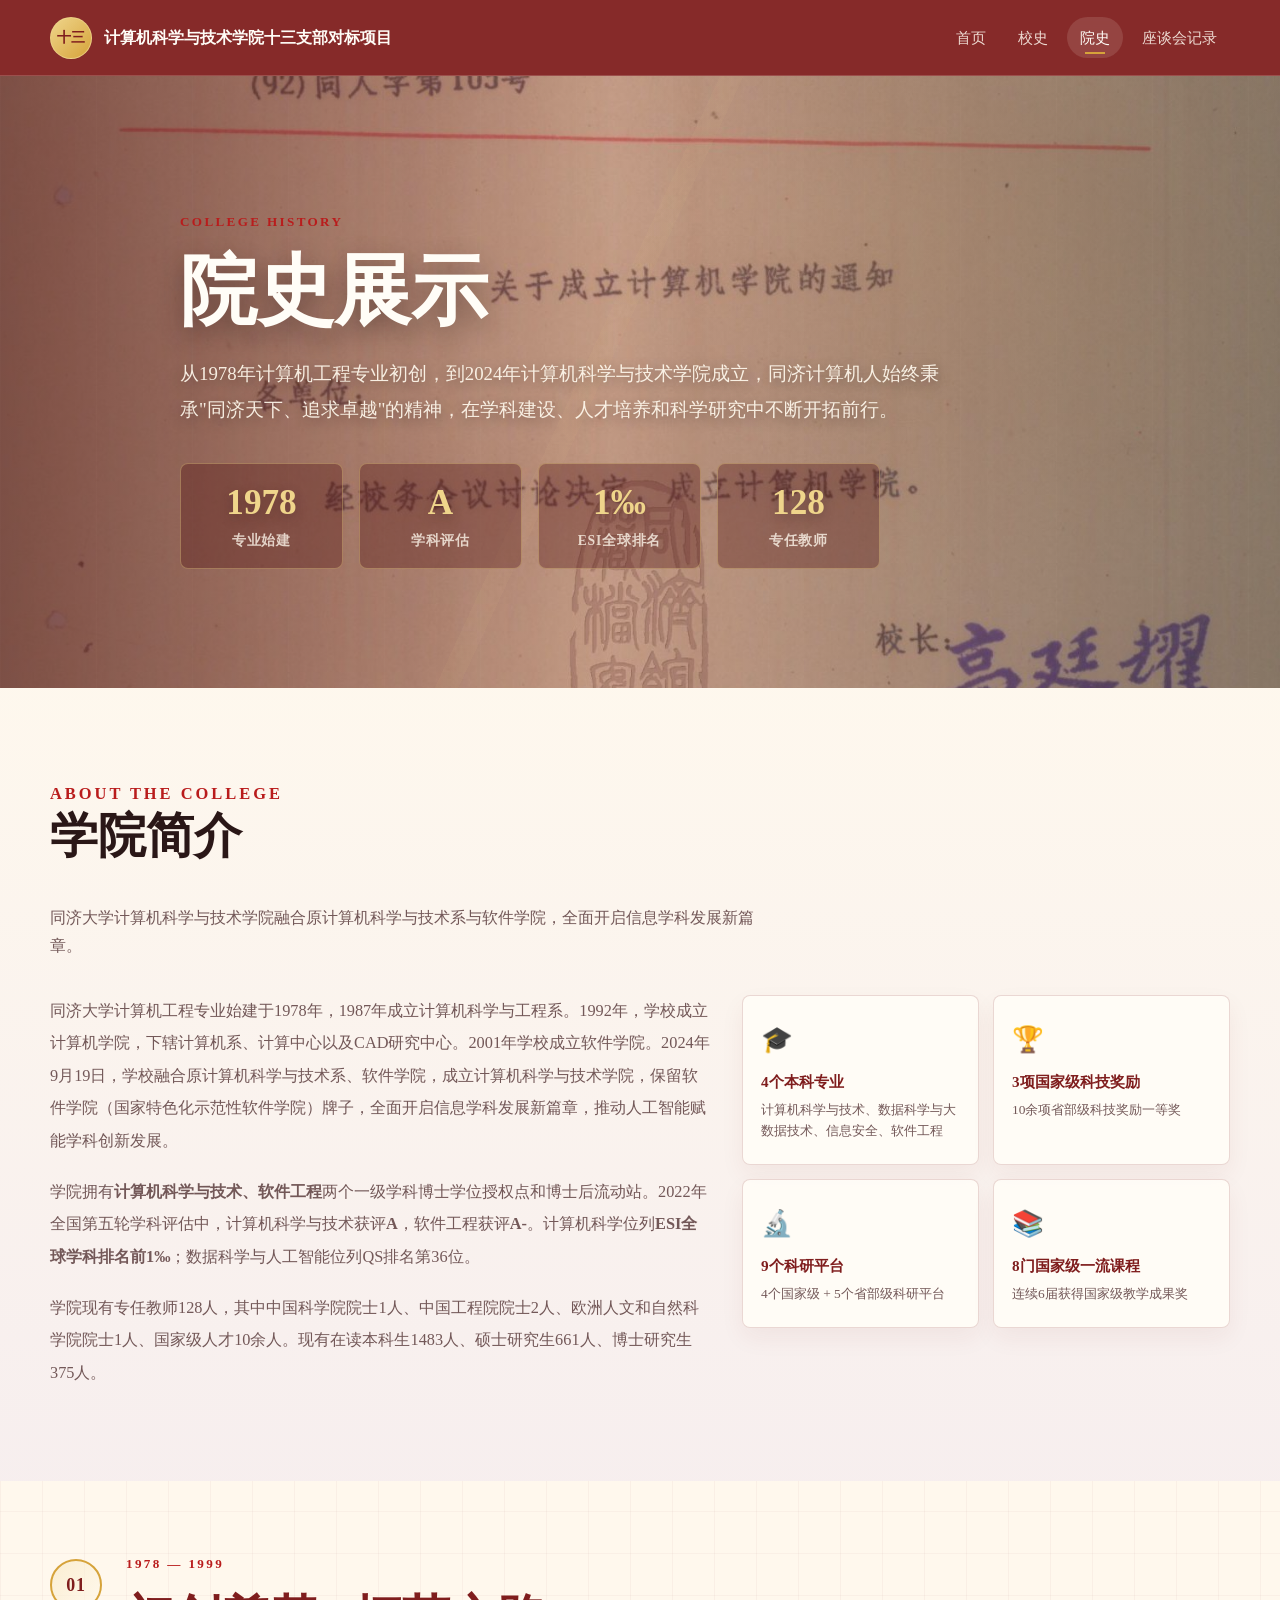
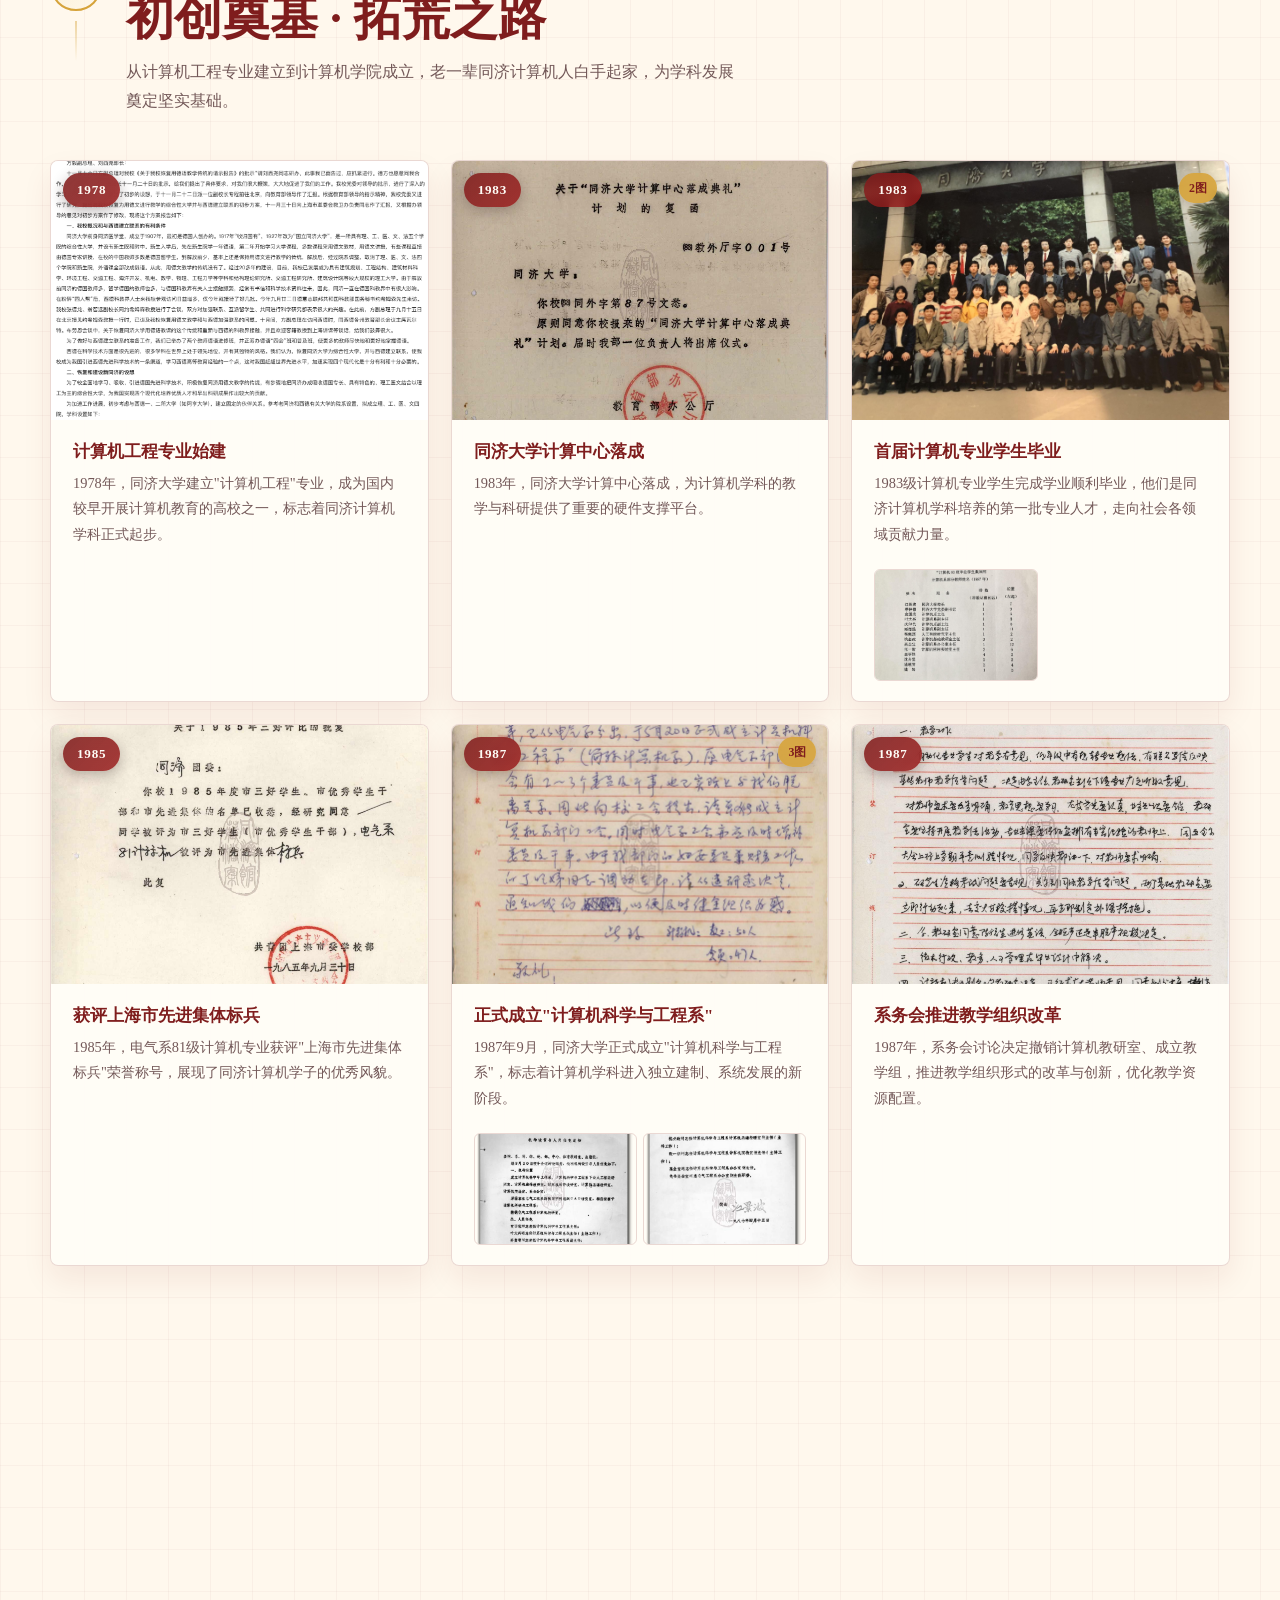
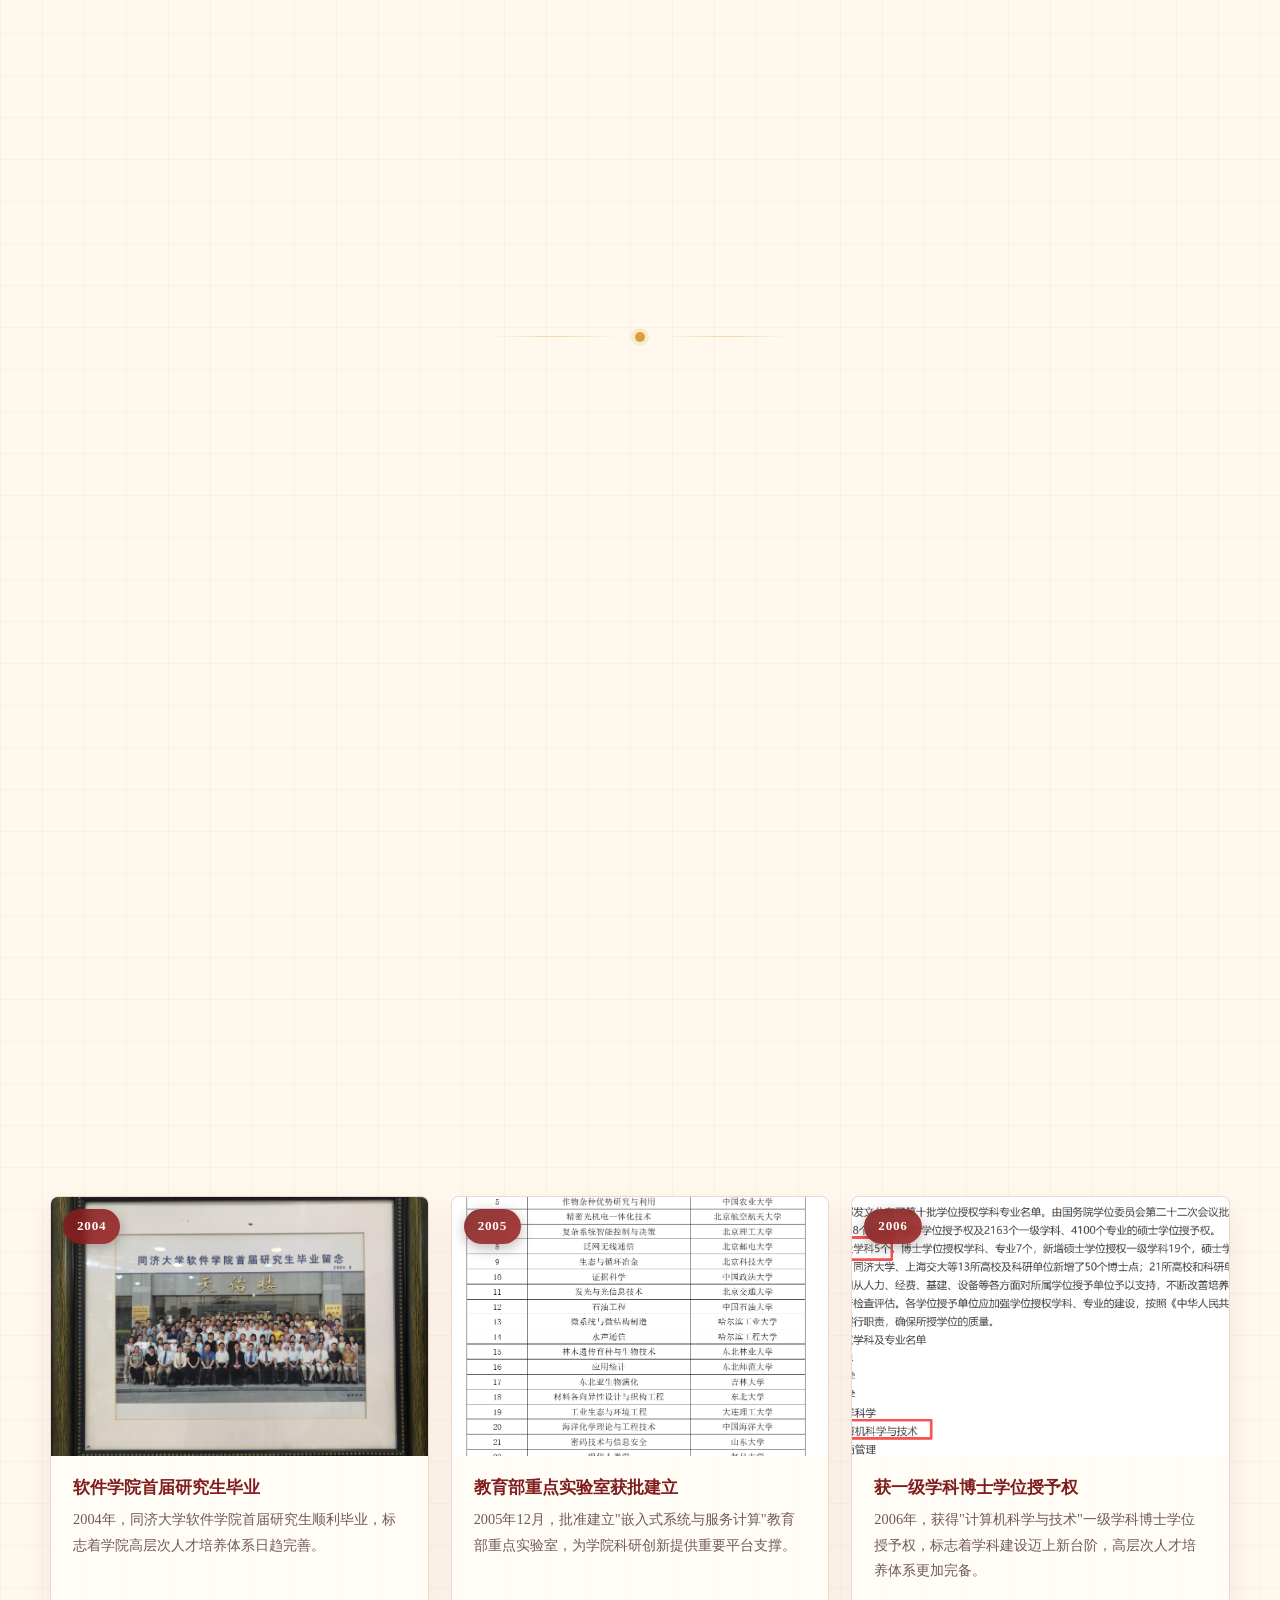
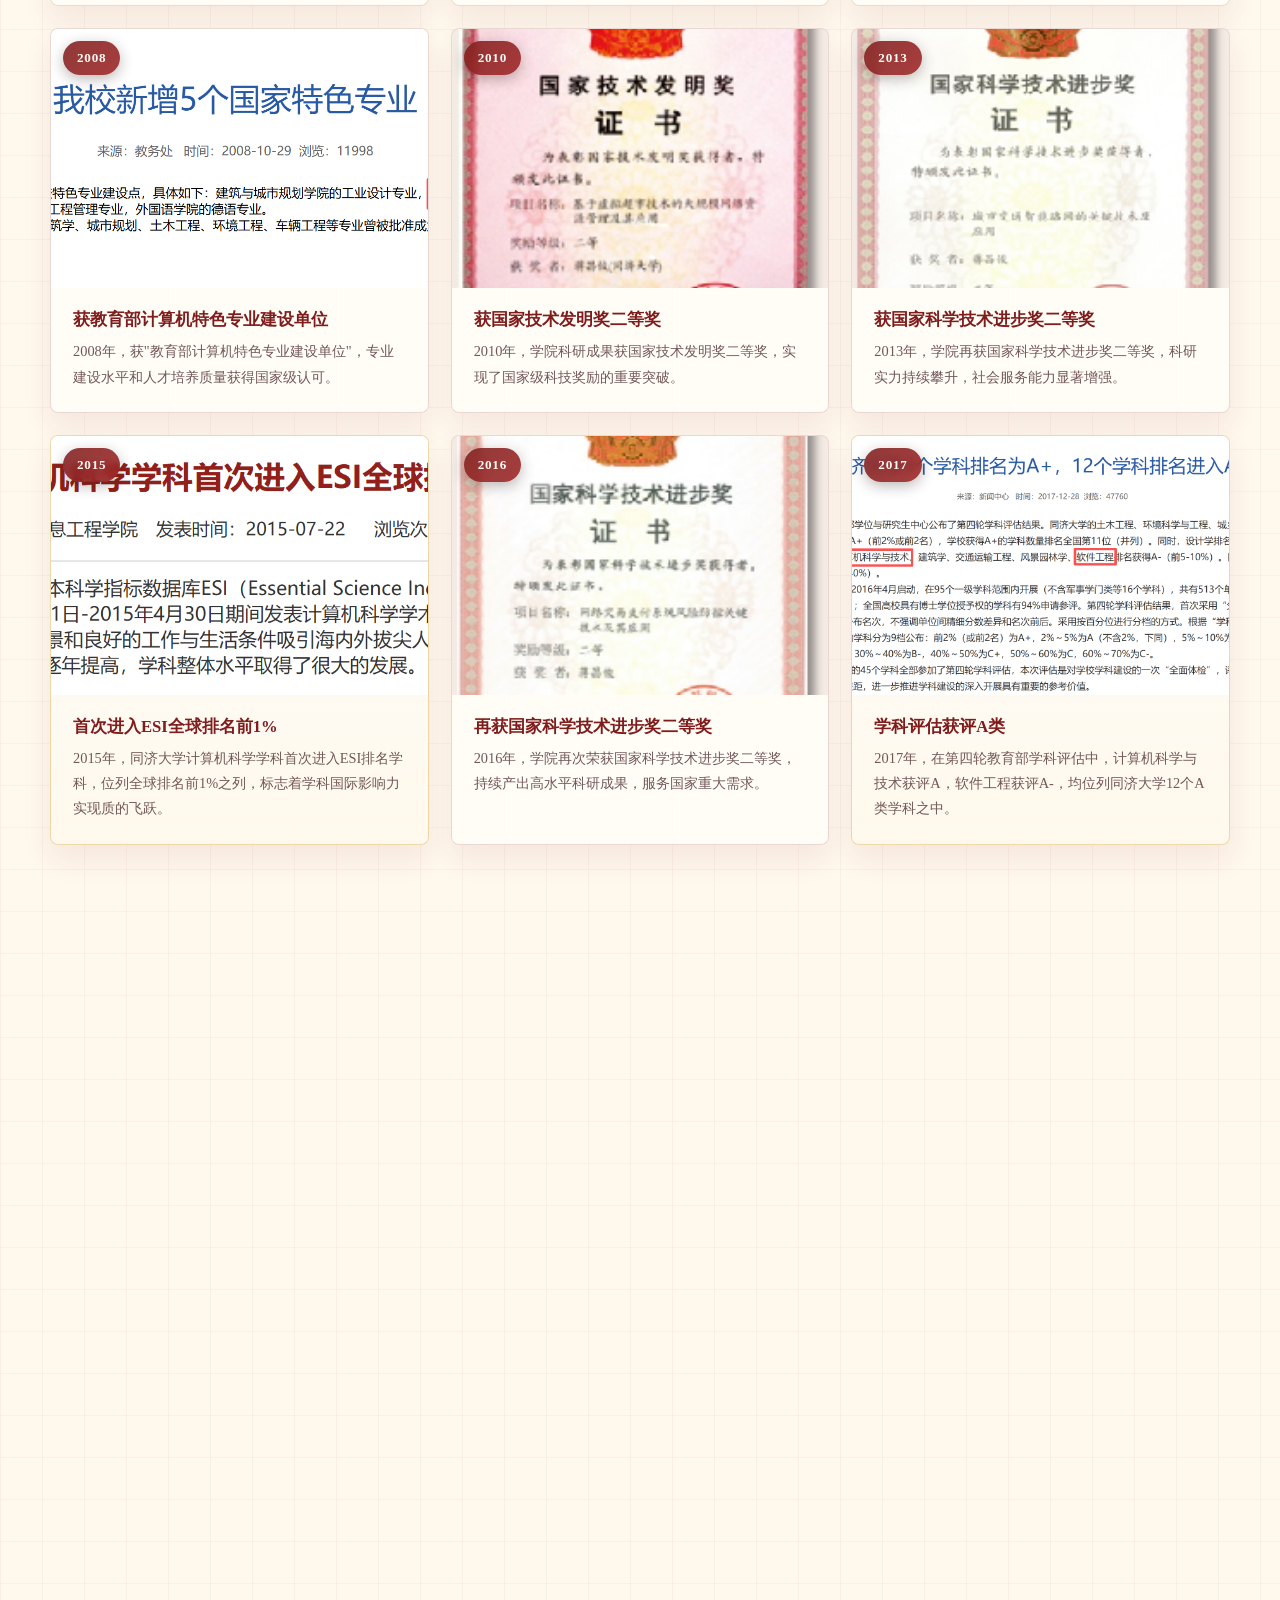
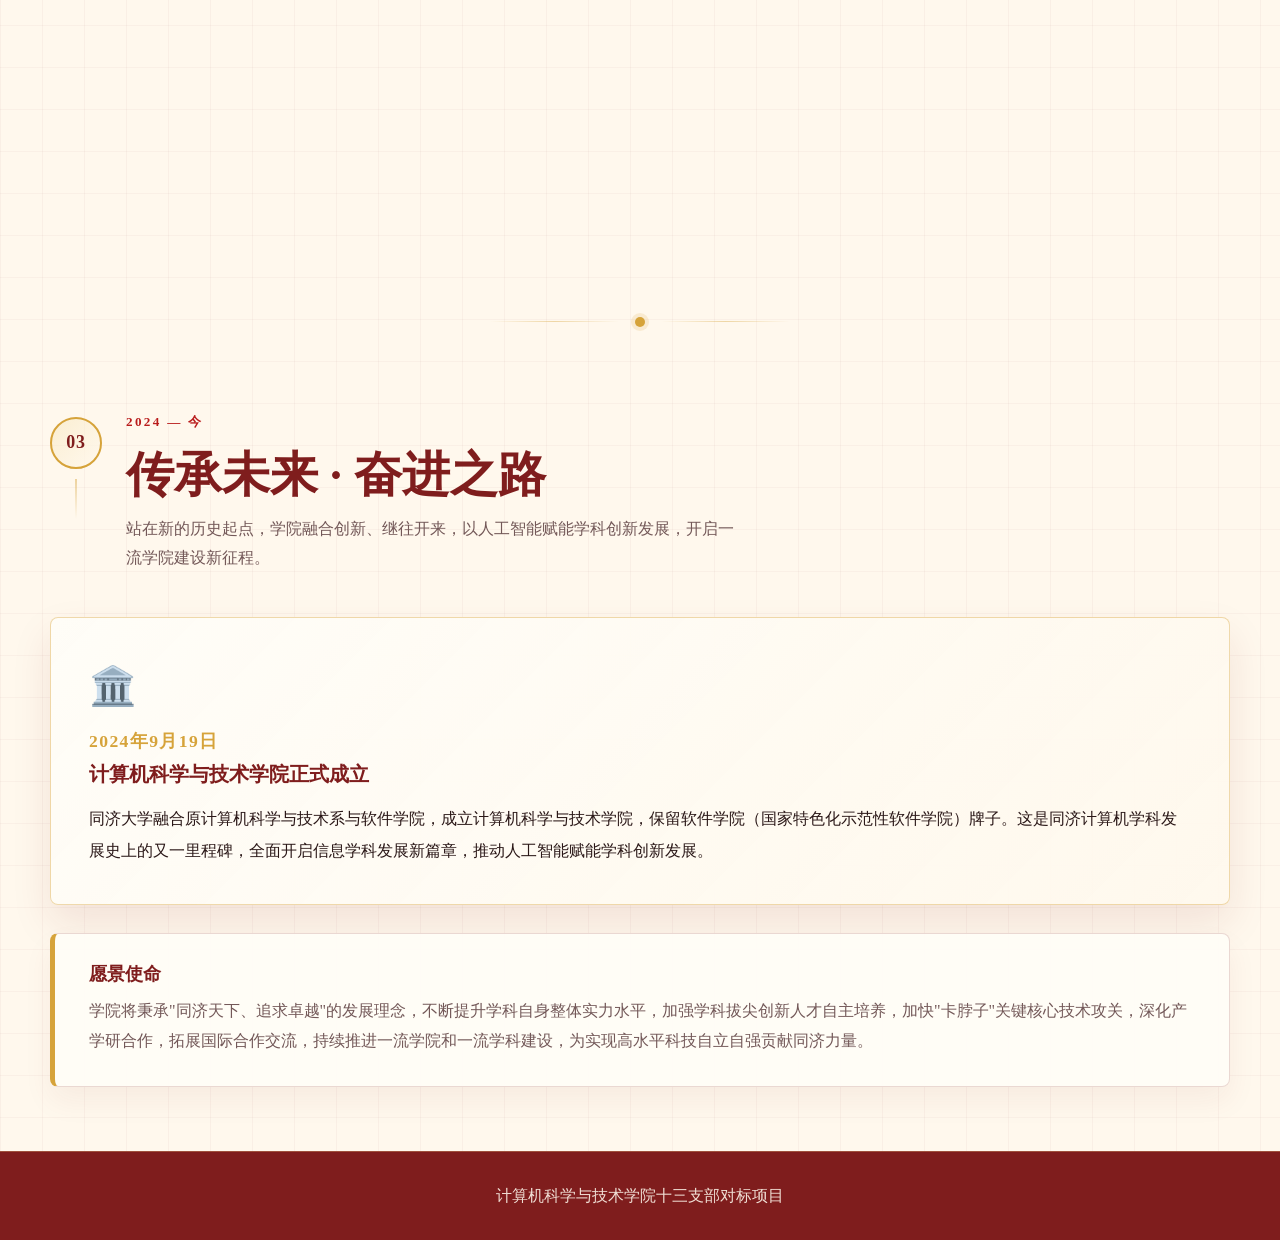
==== commit 48a139fe: "最终整合+细节整改" ====
--- a/pages/college-history.html
+++ b/pages/college-history.html
@@ -3,7 +3,7 @@
 <head>
   <meta charset="UTF-8">
   <meta name="viewport" content="width=device-width, initial-scale=1.0">
-  <title>院史展示 - 计算机学院十三支部对标项目</title>
+  <title>院史展示 - 计算机科学与技术学院十三支部对标项目</title>
   <link rel="stylesheet" href="../assets/css/base.css">
   <link rel="stylesheet" href="../assets/css/components.css">
   <link rel="stylesheet" href="../assets/css/pages.css">
@@ -12,7 +12,7 @@
   <header class="site-header" data-site-header>
     <a class="brand" href="../index.html" aria-label="返回首页">
       <span class="brand-mark">十三</span>
-      <span class="brand-text">计算机学院十三支部对标项目</span>
+      <span class="brand-text">计算机科学与技术学院十三支部对标项目</span>
     </a>
     <nav class="site-nav" aria-label="主导航">
       <a href="../index.html">首页</a>
@@ -508,7 +508,7 @@
 
   <button class="back-to-top" type="button" data-back-to-top aria-label="返回顶部">↑</button>
   <footer class="site-footer">
-    <p>计算机学院十三支部对标项目</p>
+    <p>计算机科学与技术学院十三支部对标项目</p>
   </footer>
   <script src="../assets/js/main.js"></script>
   <script>
--- a/assets/css/components.css
+++ b/assets/css/components.css
@@ -237,6 +237,8 @@
 
   .brand-text {
     max-width: calc(100vw - 90px);
+    white-space: normal;
+    text-overflow: clip;
   }
 
   .site-nav {
--- a/assets/css/pages.css
+++ b/assets/css/pages.css
@@ -263,6 +263,67 @@
   border-color: transparent;
 }
 
+.symposium-filter-month {
+  display: flex;
+  flex-wrap: wrap;
+  gap: 10px;
+  align-items: center;
+  margin-left: 8px;
+  padding-left: 16px;
+  border-left: 1px solid var(--line);
+}
+
+.symposium-filter-month-label {
+  font-weight: 700;
+  color: var(--red-900);
+  font-size: 0.92rem;
+}
+
+.symposium-card.is-filtered {
+  display: none;
+}
+
+.symposium-empty {
+  text-align: center;
+  padding: 48px 20px;
+  color: var(--red-700);
+  font-size: 1rem;
+  border: 1px dashed var(--line);
+  border-radius: var(--radius);
+  background: rgba(255, 253, 247, 0.6);
+}
+
+.discussion-placeholder {
+  display: flex;
+  flex-direction: column;
+  align-items: center;
+  justify-content: center;
+  padding: 72px 20px;
+  color: var(--red-700);
+  text-align: center;
+  border: 1px dashed rgba(214, 163, 58, 0.4);
+  border-radius: var(--radius);
+  background: rgba(255, 248, 237, 0.4);
+  min-height: 240px;
+}
+
+.discussion-placeholder-icon {
+  width: 64px;
+  height: 64px;
+  border-radius: 50%;
+  display: grid;
+  place-items: center;
+  background: rgba(214, 163, 58, 0.15);
+  font-size: 1.8rem;
+  margin-bottom: 16px;
+}
+
+.discussion-placeholder p {
+  font-size: 0.95rem;
+  opacity: 0.65;
+  margin: 0;
+}
+
 
 .symposium-card {
   padding: 28px 30px;
@@ -401,17 +462,22 @@
 }
 
 .symposium-discussion {
-  background: rgba(255, 248, 237, 0.7);
+  background: linear-gradient(180deg, rgba(255, 248, 237, 0.35), rgba(255, 248, 237, 0.7));
 }
 
 .discussion-shell {
-  padding: 26px;
+  padding: 24px;
   border-radius: calc(var(--radius) + 6px);
-  border: 1px solid rgba(127, 29, 29, 0.18);
+  border: 1px solid rgba(127, 29, 29, 0.14);
   background:
-    radial-gradient(circle at 8% 12%, rgba(214, 163, 58, 0.12), transparent 40%),
-    linear-gradient(180deg, rgba(255, 253, 247, 0.98), rgba(255, 248, 237, 0.92));
-  box-shadow: 0 18px 42px rgba(127, 29, 29, 0.12);
+    radial-gradient(circle at 8% 12%, rgba(214, 163, 58, 0.08), transparent 40%),
+    linear-gradient(180deg, rgba(255, 253, 247, 0.98), rgba(255, 248, 237, 0.9));
+  box-shadow: 0 14px 36px rgba(127, 29, 29, 0.1);
+}
+
+.discussion-topic-body {
+  display: grid;
+  gap: 14px;
 }
 
 .discussion-toolbar {
@@ -422,25 +488,28 @@
 }
 
 .discussion-filter-button {
-  min-height: 38px;
-  padding: 6px 18px;
-  border: 1px solid rgba(214, 163, 58, 0.6);
+  min-height: 34px;
+  padding: 5px 16px;
+  border: 1px solid rgba(214, 163, 58, 0.45);
   border-radius: 999px;
-  background: rgba(255, 248, 237, 0.72);
-  color: var(--red-900);
+  background: rgba(255, 248, 237, 0.7);
+  color: var(--red-700);
   font-weight: 700;
+  font-size: 0.84rem;
   cursor: pointer;
-  transition: transform 160ms ease, box-shadow 160ms ease, background 160ms ease;
+  transition: transform 160ms ease, box-shadow 160ms ease, background 160ms ease, border-color 160ms ease;
 }
 
 .discussion-filter-button:hover {
   transform: translateY(-1px);
-  box-shadow: 0 8px 16px rgba(127, 29, 29, 0.12);
+  box-shadow: 0 6px 14px rgba(127, 29, 29, 0.1);
+  border-color: rgba(214, 163, 58, 0.65);
 }
 
 .discussion-filter-button.is-active {
   background: linear-gradient(135deg, var(--gold-300), var(--gold-500));
   border-color: transparent;
+  color: var(--red-900);
 }
 
 .discussion-topic-button.is-active {
@@ -456,14 +525,14 @@
 .discussion-hub {
   display: grid;
   grid-template-columns: minmax(0, 0.85fr) minmax(0, 1.15fr);
-  gap: 24px;
+  gap: 28px;
   align-items: start;
 }
 
 .discussion-panel,
 .discussion-feed {
   display: grid;
-  gap: 16px;
+  gap: 14px;
 }
 
 .discussion-panel .discussion-panel-header {
@@ -480,194 +549,308 @@
   justify-content: space-between;
   align-items: center;
   gap: 16px;
+  padding: 14px 18px;
+  border: 1px solid var(--line);
+  border-radius: var(--radius);
+  background: rgba(255, 253, 247, 0.96);
+  box-shadow: 0 8px 20px rgba(127, 29, 29, 0.06);
+}
+
+.discussion-panel-header h3 {
+  margin-bottom: 2px;
+  color: var(--red-900);
+  font-size: 1.02rem;
+}
+
+.discussion-panel-header p {
+  margin: 0;
+  color: var(--muted);
+  font-size: 0.88rem;
+}
+
+.discussion-status {
+  padding: 5px 12px;
+  border-radius: 999px;
+  background: rgba(214, 163, 58, 0.18);
+  color: var(--red-900);
+  font-weight: 700;
+  font-size: 0.82rem;
+  white-space: nowrap;
+}
+
+.discussion-status.alt {
+  background: rgba(127, 29, 29, 0.1);
+  color: var(--red-700);
+}
+
+/* ---- 话题卡片 ---- */
+.topic-card {
+  padding: 18px 20px;
+  border: 1px solid var(--line);
+  border-left: 3px solid transparent;
+  border-radius: var(--radius);
+  background: rgba(255, 253, 247, 0.96);
+  box-shadow: 0 8px 20px rgba(127, 29, 29, 0.05);
+  display: grid;
+  gap: 10px;
+  cursor: pointer;
+  transition: border-color 200ms ease, box-shadow 200ms ease, transform 160ms ease;
+}
+
+.topic-card:hover {
+  border-color: rgba(214, 163, 58, 0.45);
+  box-shadow: 0 12px 26px rgba(127, 29, 29, 0.1);
+  transform: translateY(-2px);
+}
+
+.topic-card--active {
+  border-color: rgba(214, 163, 58, 0.75);
+  border-left-color: var(--gold-500);
+  box-shadow: 0 14px 28px rgba(127, 29, 29, 0.12);
+  background: linear-gradient(135deg, rgba(255, 248, 237, 0.98), rgba(255, 253, 247, 0.96));
+}
+
+.topic-card h4 {
+  margin: 0;
+  color: var(--red-900);
+  font-size: 1rem;
+}
+
+.topic-card p {
+  margin: 0;
+  color: var(--muted);
+  font-size: 0.9rem;
+  line-height: 1.55;
+}
+
+.topic-meta {
+  display: flex;
+  justify-content: space-between;
+  align-items: center;
+  font-size: 0.84rem;
+  color: var(--muted);
+  font-weight: 700;
+}
+
+.topic-tag {
+  padding: 3px 10px;
+  border-radius: 999px;
+  border: 1px solid rgba(214, 163, 58, 0.45);
+  color: var(--red-700);
+  background: rgba(255, 248, 237, 0.7);
+  font-size: 0.8rem;
+}
+
+.topic-count {
+  color: var(--red-700);
+  font-size: 0.84rem;
+}
+
+.topic-stats {
+  display: flex;
+  justify-content: flex-end;
+  gap: 12px;
+  font-size: 0.82rem;
+  color: var(--muted);
+}
+
+.topic-actions {
+  display: flex;
+  flex-wrap: wrap;
+  gap: 10px;
+  margin-top: 4px;
+}
+
+.topic-card .button {
+  font-size: 0.88rem;
+  padding: 7px 20px;
+}
+
+/* ---- 排序 ---- */
+.discussion-sort {
+  display: flex;
+  gap: 8px;
+  padding: 6px 0;
+}
+
+/* ---- 提要 ---- */
+.thread-summary {
+  padding: 14px 18px;
+  border: 1px solid var(--line);
+  border-radius: var(--radius);
+  background: linear-gradient(135deg, rgba(255, 253, 247, 0.98), rgba(255, 248, 237, 0.92));
+  box-shadow: 0 8px 20px rgba(127, 29, 29, 0.05);
+  display: grid;
+  gap: 8px;
+}
+
+.thread-summary h4 {
+  margin: 0 0 4px;
+  color: var(--red-900);
+  font-size: 0.95rem;
+}
+
+.thread-summary p {
+  margin: 0;
+  color: var(--muted);
+  font-size: 0.9rem;
+}
+
+.thread-meta {
+  display: flex;
+  justify-content: space-between;
+  gap: 12px;
+  color: var(--muted);
+  font-size: 0.82rem;
+  font-weight: 700;
+  padding-top: 4px;
+  border-top: 1px dashed rgba(214, 163, 58, 0.35);
+}
+
+/* ---- 消息列表 ---- */
+.message-list {
+  display: grid;
+  gap: 10px;
+  max-height: 380px;
+  overflow-y: auto;
+  padding-right: 6px;
+  scroll-behavior: smooth;
+}
+
+.message-list::-webkit-scrollbar {
+  width: 6px;
+}
+
+.message-list::-webkit-scrollbar-track {
+  background: transparent;
+  border-radius: 3px;
+}
+
+.message-list::-webkit-scrollbar-thumb {
+  background: rgba(214, 163, 58, 0.35);
+  border-radius: 3px;
+}
+
+.message-list::-webkit-scrollbar-thumb:hover {
+  background: rgba(214, 163, 58, 0.55);
+}
+
+.message-card {
+  display: grid;
+  grid-template-columns: 42px minmax(0, 1fr);
+  gap: 12px;
+  padding: 14px 16px;
+  border: 1px solid var(--line);
+  border-radius: var(--radius);
+  background: rgba(255, 253, 247, 0.94);
+  box-shadow: 0 6px 16px rgba(127, 29, 29, 0.04);
+  transition: box-shadow 160ms ease, border-color 160ms ease;
+}
+
+.message-card:hover {
+  border-color: rgba(214, 163, 58, 0.35);
+  box-shadow: 0 10px 22px rgba(127, 29, 29, 0.08);
+}
+
+.message-avatar {
+  width: 42px;
+  height: 42px;
+  border-radius: 50%;
+  display: grid;
+  place-items: center;
+  font-weight: 700;
+  font-size: 0.92rem;
+  color: #fff;
+  background: linear-gradient(135deg, var(--red-800), var(--red-900));
+  flex-shrink: 0;
+}
+
+.message-body p {
+  margin: 6px 0 0;
+  color: var(--red-900);
+  font-size: 0.92rem;
+  line-height: 1.6;
+}
+
+.message-meta {
+  display: flex;
+  justify-content: space-between;
+  gap: 12px;
+  color: var(--muted);
+  font-size: 0.82rem;
+  font-weight: 700;
+}
+
+.message-actions {
+  margin-top: 8px;
+  display: flex;
+  gap: 10px;
+  color: var(--muted);
+  font-size: 0.8rem;
+  font-weight: 700;
+}
+
+.message-action-button {
+  border: 1px solid rgba(214, 163, 58, 0.4);
+  border-radius: 999px;
+  padding: 3px 10px;
+  background: rgba(255, 248, 237, 0.75);
+  color: var(--red-700);
+  font-size: 0.8rem;
+  font-weight: 700;
+  cursor: pointer;
+  transition: transform 160ms ease, box-shadow 160ms ease, background 160ms ease, color 160ms ease;
+}
+
+.message-action-button:hover {
+  transform: translateY(-1px);
+  box-shadow: 0 6px 14px rgba(127, 29, 29, 0.1);
+  background: rgba(214, 163, 58, 0.2);
+}
+
+.message-action-button.is-liked {
+  background: linear-gradient(135deg, var(--gold-300), var(--gold-500));
+  color: var(--red-900);
+  border-color: transparent;
+}
+
+.message-reply {
+  margin-top: 10px;
+  padding-left: 16px;
+  border-left: 2px solid rgba(214, 163, 58, 0.45);
+}
+
+.message-reply.is-collapsed {
+  display: none;
+}
+
+.reply-card {
+  padding: 10px 14px;
+  border: 1px solid var(--line);
+  border-radius: var(--radius);
+  background: rgba(255, 248, 237, 0.75);
+}
+
+.reply-meta {
+  color: var(--muted);
+  font-size: 0.8rem;
+  font-weight: 700;
+  margin-bottom: 4px;
+}
+
+.reply-card p {
+  font-size: 0.9rem !important;
+}
+
+/* ---- 输入区 ---- */
+.message-input {
   padding: 16px 18px;
   border: 1px solid var(--line);
   border-radius: var(--radius);
   background: rgba(255, 253, 247, 0.96);
-  box-shadow: 0 12px 26px rgba(127, 29, 29, 0.08);
-}
-
-.discussion-panel-header h3 {
-  margin-bottom: 4px;
-  color: var(--red-900);
-}
-
-.discussion-panel-header p {
-  margin: 0;
-  color: var(--muted);
-  font-size: 0.92rem;
-}
-
-.discussion-status {
-  padding: 6px 12px;
-  border-radius: 999px;
-  background: rgba(214, 163, 58, 0.2);
-  color: var(--red-900);
-  font-weight: 700;
-  font-size: 0.86rem;
-}
-
-.discussion-status.alt {
-  background: rgba(127, 29, 29, 0.12);
-  color: var(--red-700);
-}
-
-.topic-card {
-  padding: 20px 22px;
-  border: 1px solid var(--line);
-  border-radius: var(--radius);
-  background: rgba(255, 253, 247, 0.96);
-  box-shadow: 0 12px 26px rgba(127, 29, 29, 0.08);
+  box-shadow: 0 8px 20px rgba(127, 29, 29, 0.05);
   display: grid;
   gap: 10px;
-}
-
-.topic-card--active {
-  border-color: rgba(214, 163, 58, 0.8);
-  box-shadow: 0 18px 32px rgba(127, 29, 29, 0.14);
-}
-
-.topic-meta {
-  display: flex;
-  justify-content: space-between;
-  align-items: center;
-  font-size: 0.88rem;
-  color: var(--muted);
-  font-weight: 700;
-}
-
-.topic-tag {
-  padding: 4px 10px;
-  border-radius: 999px;
-  border: 1px solid rgba(214, 163, 58, 0.5);
-  color: var(--red-700);
-  background: rgba(255, 248, 237, 0.6);
-}
-
-.topic-count {
-  color: var(--red-700);
-}
-
-.topic-stats {
-  display: flex;
-  justify-content: space-between;
-  gap: 12px;
-  font-size: 0.86rem;
-  color: var(--muted);
-}
-
-.topic-actions {
-  display: flex;
-  flex-wrap: wrap;
-  gap: 10px;
-}
-
-.message-list {
-  display: grid;
-  gap: 12px;
-  max-height: 360px;
-  overflow-y: auto;
-  padding-right: 4px;
-}
-
-.message-card {
-  display: grid;
-  grid-template-columns: 46px minmax(0, 1fr);
-  gap: 14px;
-  padding: 16px 18px;
-  border: 1px solid var(--line);
-  border-radius: var(--radius);
-  background: rgba(255, 248, 237, 0.86);
-  box-shadow: 0 12px 26px rgba(127, 29, 29, 0.08);
-}
-
-.message-avatar {
-  width: 46px;
-  height: 46px;
-  border-radius: 50%;
-  display: grid;
-  place-items: center;
-  font-weight: 700;
-  color: var(--red-900);
-  background: linear-gradient(135deg, var(--gold-300), var(--gold-500));
-}
-
-.message-body p {
-  margin: 6px 0 0;
-}
-
-.message-meta {
-  display: flex;
-  justify-content: space-between;
-  gap: 12px;
-  color: var(--muted);
-  font-size: 0.86rem;
-  font-weight: 700;
-}
-
-.message-actions {
-  margin-top: 8px;
-  display: flex;
-  gap: 12px;
-  color: var(--muted);
-  font-size: 0.82rem;
-  font-weight: 700;
-}
-
-.message-action-button {
-  border: 1px solid rgba(214, 163, 58, 0.5);
-  border-radius: 999px;
-  padding: 4px 10px;
-  background: rgba(255, 248, 237, 0.8);
-  color: var(--red-900);
-  font-size: 0.82rem;
-  font-weight: 700;
-  cursor: pointer;
-  transition: transform 160ms ease, box-shadow 160ms ease, background 160ms ease;
-}
-
-.message-action-button:hover {
-  transform: translateY(-1px);
-  box-shadow: 0 8px 16px rgba(127, 29, 29, 0.12);
-}
-
-.message-action-button.is-liked {
-  background: linear-gradient(135deg, var(--gold-300), var(--gold-500));
-  color: var(--red-900);
-}
-
-.message-reply {
-  margin-top: 12px;
-  padding-left: 18px;
-  border-left: 2px dashed rgba(214, 163, 58, 0.6);
-}
-
-.message-reply.is-collapsed {
-  display: none;
-}
-
-.reply-card {
-  padding: 12px 14px;
-  border: 1px solid var(--line);
-  border-radius: var(--radius);
-  background: rgba(255, 253, 247, 0.96);
-}
-
-.reply-meta {
-  color: var(--muted);
-  font-size: 0.82rem;
-  font-weight: 700;
-  margin-bottom: 6px;
-}
-
-.message-input {
-  padding: 18px 20px;
-  border: 1px solid var(--line);
-  border-radius: var(--radius);
-  background: rgba(255, 253, 247, 0.96);
-  box-shadow: 0 12px 26px rgba(127, 29, 29, 0.08);
-  display: grid;
-  gap: 12px;
 }
 
 .message-input-header {
@@ -676,21 +859,33 @@
   gap: 12px;
   color: var(--red-900);
   font-weight: 700;
+  font-size: 0.92rem;
 }
 
 .message-input-counter {
   color: var(--muted);
-  font-size: 0.86rem;
-}
-
+  font-size: 0.82rem;
+}
 
 .message-input-box {
-  min-height: 110px;
+  min-height: 100px;
   padding: 12px 14px;
-  border: 1px dashed rgba(214, 163, 58, 0.65);
+  border: 1px dashed rgba(214, 163, 58, 0.5);
   border-radius: var(--radius);
   color: var(--muted);
-  background: rgba(255, 248, 237, 0.5);
+  background: rgba(255, 248, 237, 0.4);
+  font-size: 0.9rem;
+  transition: border-color 160ms ease, background 160ms ease;
+}
+
+.message-input-box:hover {
+  border-color: rgba(214, 163, 58, 0.7);
+  background: rgba(255, 248, 237, 0.6);
+}
+
+.message-input-box p {
+  margin: 0;
+  opacity: 0.55;
 }
 
 .message-input-actions {
@@ -698,30 +893,6 @@
   justify-content: flex-end;
   flex-wrap: wrap;
   gap: 10px;
-}
-
-.thread-summary {
-  padding: 18px 20px;
-  border: 1px solid var(--line);
-  border-radius: var(--radius);
-  background: rgba(255, 253, 247, 0.95);
-  box-shadow: 0 12px 26px rgba(127, 29, 29, 0.08);
-  display: grid;
-  gap: 10px;
-}
-
-.thread-summary h4 {
-  margin: 0 0 6px;
-  color: var(--red-900);
-}
-
-.thread-meta {
-  display: flex;
-  justify-content: space-between;
-  gap: 12px;
-  color: var(--muted);
-  font-size: 0.86rem;
-  font-weight: 700;
 }
 
 .symposium-detail {
